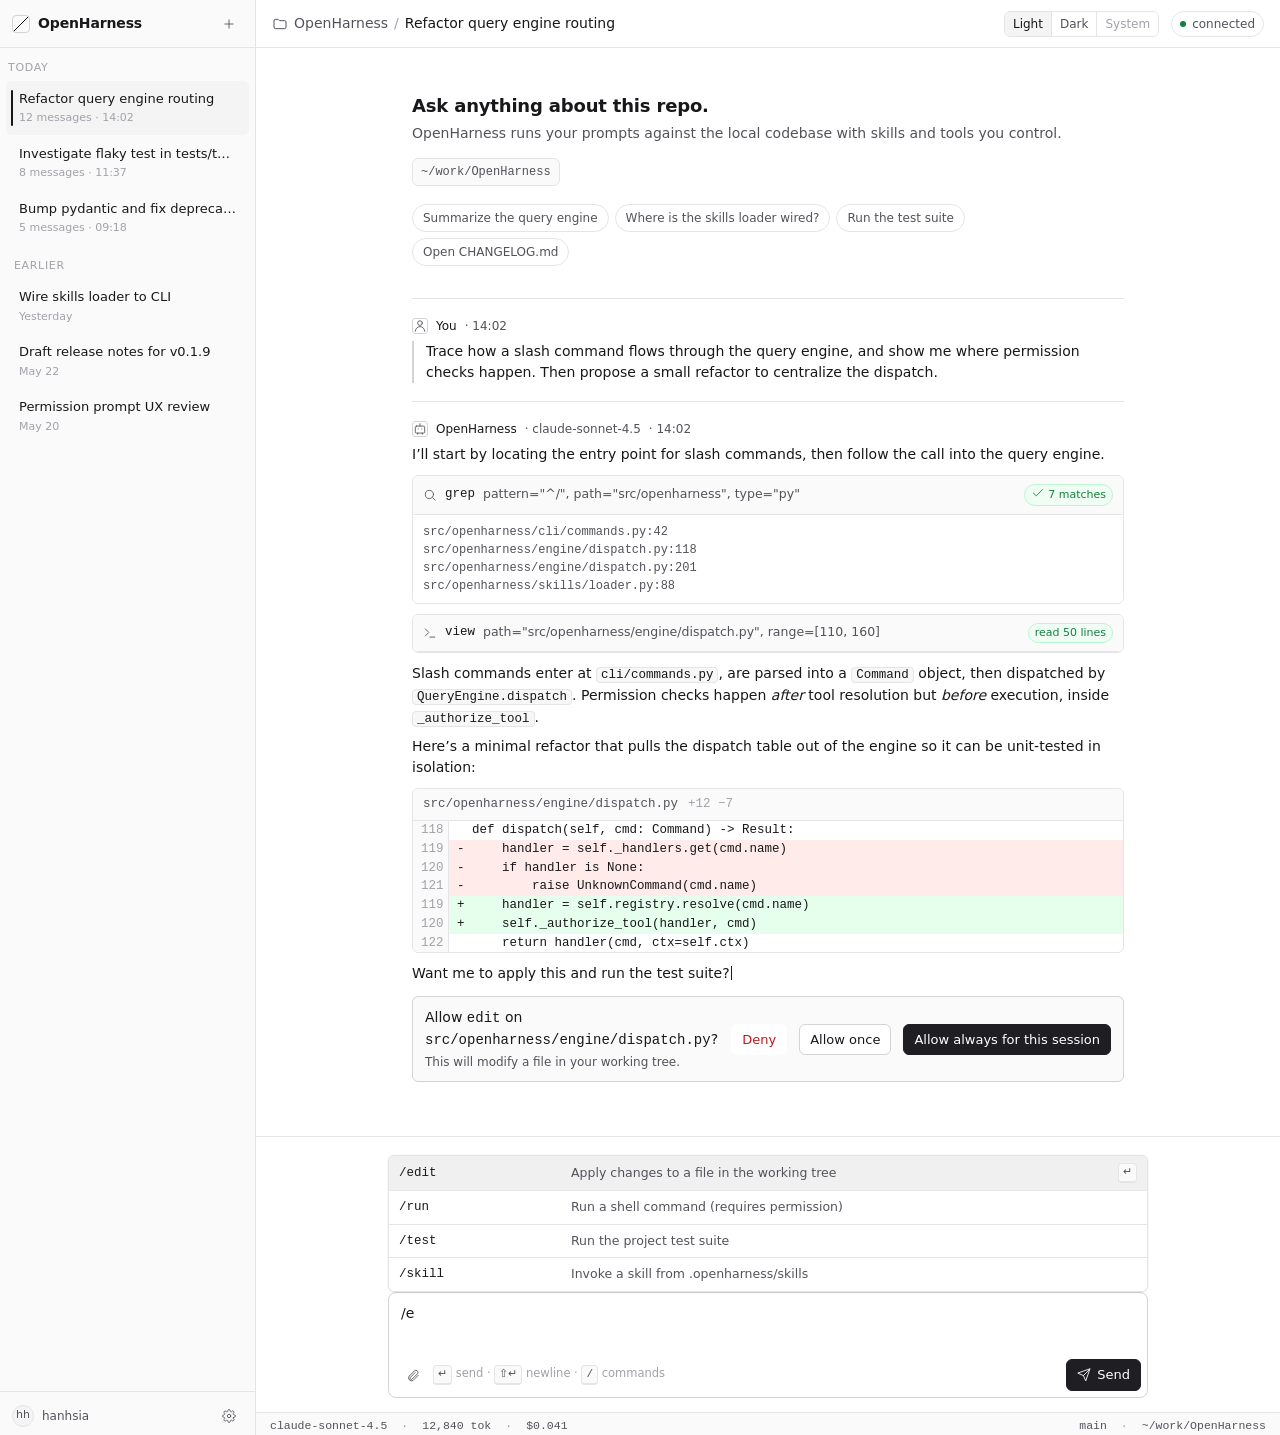
==== frontend/web-demo/index.html @ c6e0996f "Verify demo renders; finalize web-demo Agent-Logs-Url: https://github.com/hanhsia/OpenHarness/sessio" ====
<!doctype html>
<html lang="en" data-theme="light">
<head>
<meta charset="utf-8" />
<meta name="viewport" content="width=device-width, initial-scale=1" />
<title>OpenHarness — UI demo</title>
<style>
  /* ===========================================================
     Theme tokens. All colors live here.
     Light is the default. The [data-theme="dark"] block is the
     reserved hook for a future dark theme — values are placeholders
     so the rest of the UI does not need to change later.
     =========================================================== */
  :root,
  [data-theme="light"] {
    --bg:            #ffffff;
    --bg-subtle:     #fafafa;
    --bg-muted:      #f4f4f5;
    --bg-hover:      #f0f0f1;
    --border:        #e5e5e7;
    --border-strong: #d4d4d8;
    --fg:            #18181b;
    --fg-muted:      #52525b;
    --fg-subtle:     #a1a1aa;
    --accent:        #1f1f23;
    --accent-fg:     #ffffff;
    --accent-subtle: #f4f4f5;
    --ring:          rgba(24,24,27,.18);
    --link:          #2563eb;
    --success:       #15803d;
    --warning:       #b45309;
    --danger:        #b91c1c;
    --code-bg:       #f7f7f8;
    --diff-add-bg:   #e6ffec;
    --diff-del-bg:   #ffebe9;
    --shadow-sm:     0 1px 2px rgba(0,0,0,.04), 0 0 0 1px rgba(0,0,0,.02);

    --radius-sm: 4px;
    --radius:    6px;
    --radius-lg: 8px;
  }

  /* Reserved for future dark theme. Currently mirrors light so
     switching does nothing visible — intentional placeholder. */
  [data-theme="dark"] {
    --bg:            #0b0b0c;
    --bg-subtle:     #111113;
    --bg-muted:      #18181b;
    --bg-hover:      #1f1f23;
    --border:        #232327;
    --border-strong: #2f2f33;
    --fg:            #f4f4f5;
    --fg-muted:      #a1a1aa;
    --fg-subtle:     #71717a;
    --accent:        #f4f4f5;
    --accent-fg:     #111113;
    --accent-subtle: #1f1f23;
    --ring:          rgba(244,244,245,.2);
    --link:          #60a5fa;
    --success:       #4ade80;
    --warning:       #fbbf24;
    --danger:        #f87171;
    --code-bg:       #141416;
    --diff-add-bg:   #0f2a17;
    --diff-del-bg:   #2a1212;
    --shadow-sm:     0 1px 2px rgba(0,0,0,.4), 0 0 0 1px rgba(255,255,255,.04);
  }

  * { box-sizing: border-box; }
  html, body { height: 100%; }
  body {
    margin: 0;
    font-family: ui-sans-serif, -apple-system, BlinkMacSystemFont, "Inter", "Segoe UI", system-ui, sans-serif;
    font-size: 14px;
    line-height: 1.5;
    color: var(--fg);
    background: var(--bg);
    -webkit-font-smoothing: antialiased;
    text-rendering: optimizeLegibility;
  }
  code, pre, .mono { font-family: ui-monospace, "JetBrains Mono", "SF Mono", Menlo, Consolas, monospace; }
  a { color: var(--link); text-decoration: none; }
  a:hover { text-decoration: underline; }
  button { font: inherit; color: inherit; background: none; border: 0; cursor: pointer; }
  :focus-visible { outline: 2px solid var(--ring); outline-offset: 2px; border-radius: var(--radius-sm); }

  /* ---------- Layout shell ---------- */
  .app { display: grid; grid-template-columns: 256px 1fr; height: 100vh; }
  .sidebar {
    background: var(--bg-subtle);
    border-right: 1px solid var(--border);
    display: flex; flex-direction: column; min-width: 0;
  }
  .main { display: flex; flex-direction: column; min-width: 0; }

  /* ---------- Sidebar ---------- */
  .side-head {
    height: 48px; display: flex; align-items: center; justify-content: space-between;
    padding: 0 12px; border-bottom: 1px solid var(--border);
  }
  .brand { display: flex; align-items: center; gap: 8px; }
  .brand-mark {
    width: 18px; height: 18px; border-radius: 4px;
    border: 1px solid var(--border-strong);
    background:
      linear-gradient(135deg, transparent 49%, var(--fg) 49%, var(--fg) 51%, transparent 51%);
  }
  .brand-name { font-weight: 600; letter-spacing: -0.01em; }
  .icon-btn {
    width: 28px; height: 28px; display: inline-flex; align-items: center; justify-content: center;
    border-radius: var(--radius-sm); color: var(--fg-muted);
  }
  .icon-btn:hover { background: var(--bg-hover); color: var(--fg); }

  .side-section { padding: 12px 8px 4px; color: var(--fg-subtle); font-size: 11px; text-transform: uppercase; letter-spacing: .06em; }

  .sessions { display: flex; flex-direction: column; gap: 1px; padding: 0 6px; overflow: auto; flex: 1; }
  .session {
    position: relative;
    display: block; padding: 7px 10px 7px 12px;
    border-radius: var(--radius);
    color: var(--fg);
    cursor: pointer;
    border: 1px solid transparent;
    min-width: 0;
  }
  .session:hover { background: var(--bg-hover); }
  .session.active {
    background: var(--accent-subtle);
  }
  .session.active::before {
    content: ""; position: absolute; left: 4px; top: 8px; bottom: 8px; width: 2px;
    background: var(--fg); border-radius: 2px;
  }
  .session .s-title {
    overflow: hidden; text-overflow: ellipsis; white-space: nowrap;
    font-size: 13px;
  }
  .session .s-meta { color: var(--fg-subtle); font-size: 11px; margin-top: 2px; }

  .side-foot {
    border-top: 1px solid var(--border);
    padding: 10px 12px;
    display: flex; align-items: center; gap: 8px;
    color: var(--fg-muted); font-size: 12px;
  }
  .avatar {
    width: 22px; height: 22px; border-radius: 50%;
    background: var(--bg-muted); border: 1px solid var(--border);
    display: inline-flex; align-items: center; justify-content: center;
    font-size: 11px; color: var(--fg-muted);
  }

  /* ---------- Main: header ---------- */
  .topbar {
    height: 48px; display: flex; align-items: center; gap: 12px;
    padding: 0 16px; border-bottom: 1px solid var(--border);
    background: var(--bg);
  }
  .crumbs { display: flex; align-items: center; gap: 6px; min-width: 0; }
  .crumb { color: var(--fg-muted); }
  .crumb.current { color: var(--fg); font-weight: 500; }
  .crumb-sep { color: var(--fg-subtle); }
  .topbar .spacer { flex: 1; }
  .pill {
    display: inline-flex; align-items: center; gap: 6px;
    padding: 3px 8px; border: 1px solid var(--border);
    border-radius: 999px; font-size: 12px; color: var(--fg-muted);
    background: var(--bg);
  }
  .pill .dot { width: 6px; height: 6px; border-radius: 50%; background: var(--success); }

  /* ---------- Conversation ---------- */
  .conv {
    flex: 1; overflow: auto;
    padding: 32px 0 24px;
  }
  .conv-inner { max-width: 760px; margin: 0 auto; padding: 0 24px; }

  /* Welcome */
  .welcome { padding: 12px 0 32px; }
  .welcome h1 {
    font-size: 18px; font-weight: 600; letter-spacing: -0.01em; margin: 0 0 4px;
  }
  .welcome p { margin: 0; color: var(--fg-muted); }
  .welcome .cwd {
    margin-top: 14px; display: inline-flex; align-items: center; gap: 6px;
    padding: 4px 8px; border: 1px solid var(--border); border-radius: var(--radius);
    background: var(--bg-subtle); color: var(--fg-muted); font-size: 12px;
  }
  .chips { display: flex; flex-wrap: wrap; gap: 6px; margin-top: 18px; }
  .chip {
    border: 1px solid var(--border); border-radius: 999px;
    padding: 4px 10px; font-size: 12px; color: var(--fg-muted);
    background: var(--bg);
  }
  .chip:hover { background: var(--bg-hover); color: var(--fg); }

  /* Messages */
  .msg { padding: 18px 0; border-top: 1px solid var(--border); }
  .msg:first-of-type { border-top: 1px solid var(--border); }
  .msg-head {
    display: flex; align-items: center; gap: 8px;
    color: var(--fg-muted); font-size: 12px; margin-bottom: 6px;
  }
  .msg-head .who { color: var(--fg); font-weight: 500; }
  .msg-head .role-ico {
    width: 16px; height: 16px; display: inline-flex; align-items: center; justify-content: center;
    border: 1px solid var(--border-strong); border-radius: 3px; color: var(--fg-muted);
  }
  .msg-body { color: var(--fg); }
  .msg-body p { margin: 0 0 8px; }
  .msg-body p:last-child { margin-bottom: 0; }
  .msg-body code {
    background: var(--code-bg); border: 1px solid var(--border);
    padding: 0 4px; border-radius: var(--radius-sm); font-size: 12.5px;
  }
  .msg-body pre {
    background: var(--code-bg); border: 1px solid var(--border);
    border-radius: var(--radius); padding: 10px 12px; overflow: auto;
    font-size: 12.5px; margin: 8px 0;
  }
  .msg.user .msg-body {
    /* User content is plain, no bubble — only a subtle left rule for scannability. */
    border-left: 2px solid var(--border-strong);
    padding-left: 12px;
    color: var(--fg);
  }
  .cursor {
    display: inline-block; width: 1px; height: 1em; background: var(--fg);
    vertical-align: -2px; margin-left: 1px;
    animation: blink 1s steps(2, start) infinite;
  }
  @keyframes blink { to { visibility: hidden; } }

  /* Tool-call card */
  .tool {
    border: 1px solid var(--border);
    border-radius: var(--radius);
    margin: 10px 0;
    background: var(--bg);
    overflow: hidden;
  }
  .tool-head {
    display: flex; align-items: center; gap: 8px;
    padding: 8px 10px;
    font-size: 12.5px;
    background: var(--bg-subtle);
    border-bottom: 1px solid var(--border);
  }
  .tool-name { font-family: ui-monospace, "JetBrains Mono", Menlo, monospace; font-weight: 500; }
  .tool-args { color: var(--fg-muted); overflow: hidden; text-overflow: ellipsis; white-space: nowrap; flex: 1; min-width: 0; }
  .tool-status {
    font-size: 11px; padding: 1px 6px; border-radius: 999px;
    border: 1px solid var(--border); color: var(--fg-muted); background: var(--bg);
  }
  .tool-status.ok { color: var(--success); border-color: #bbf7d0; background: #f0fdf4; }
  .tool-status.run { color: var(--fg-muted); }
  .tool-body {
    font-family: ui-monospace, "JetBrains Mono", Menlo, monospace;
    font-size: 12px; color: var(--fg-muted);
    padding: 8px 10px; white-space: pre;
    background: var(--bg);
  }

  /* Diff */
  .diff {
    border: 1px solid var(--border); border-radius: var(--radius);
    overflow: hidden; margin: 10px 0;
    font-family: ui-monospace, Menlo, monospace; font-size: 12.5px;
  }
  .diff-head {
    background: var(--bg-subtle); border-bottom: 1px solid var(--border);
    padding: 6px 10px; color: var(--fg-muted); display: flex; gap: 10px;
  }
  .diff-row { display: flex; }
  .diff-row .ln {
    width: 36px; flex: 0 0 36px; text-align: right; padding: 0 8px;
    color: var(--fg-subtle); user-select: none;
    border-right: 1px solid var(--border); background: var(--bg-subtle);
  }
  .diff-row .code { padding: 0 8px; white-space: pre; flex: 1; }
  .diff-row.add { background: var(--diff-add-bg); }
  .diff-row.del { background: var(--diff-del-bg); }

  /* Inline permission bar */
  .perm {
    margin: 12px 0; padding: 10px 12px;
    border: 1px solid var(--border-strong); border-radius: var(--radius);
    background: var(--bg-subtle);
    display: flex; align-items: center; gap: 12px;
  }
  .perm .perm-text { flex: 1; color: var(--fg); }
  .perm .perm-text small { display: block; color: var(--fg-muted); font-size: 12px; margin-top: 2px; }
  .btn {
    display: inline-flex; align-items: center; gap: 6px;
    padding: 5px 10px; border-radius: var(--radius);
    border: 1px solid var(--border-strong); background: var(--bg); color: var(--fg);
    font-size: 13px;
  }
  .btn:hover { background: var(--bg-hover); }
  .btn.ghost { border-color: transparent; color: var(--fg-muted); }
  .btn.ghost:hover { background: var(--bg-hover); color: var(--fg); }
  .btn.primary { background: var(--accent); color: var(--accent-fg); border-color: var(--accent); }
  .btn.primary:hover { background: #000; }
  .btn.danger { color: var(--danger); }

  /* ---------- Composer ---------- */
  .composer-wrap {
    border-top: 1px solid var(--border);
    background: var(--bg);
    padding: 12px 24px 14px;
  }
  .composer {
    max-width: 760px; margin: 0 auto;
    border: 1px solid var(--border-strong); border-radius: var(--radius-lg);
    background: var(--bg);
    transition: border-color .12s ease-out, box-shadow .12s ease-out;
  }
  .composer:focus-within {
    border-color: var(--fg);
    box-shadow: 0 0 0 3px var(--ring);
  }
  .composer textarea {
    width: 100%; border: 0; outline: 0; resize: none;
    padding: 10px 12px 4px; background: transparent; color: var(--fg);
    font: inherit; min-height: 44px; max-height: 240px;
  }
  .composer-bar {
    display: flex; align-items: center; gap: 6px;
    padding: 4px 6px 6px 10px;
  }
  .composer-bar .spacer { flex: 1; }
  .hint {
    color: var(--fg-subtle); font-size: 11.5px;
  }
  .kbd {
    display: inline-block; border: 1px solid var(--border);
    border-bottom-width: 2px; border-radius: 4px;
    padding: 0 4px; font-family: ui-monospace, Menlo, monospace; font-size: 11px;
    color: var(--fg-muted); background: var(--bg-subtle);
  }

  /* Slash-command popover */
  .popover {
    position: relative; max-width: 760px; margin: 6px auto 0;
  }
  .popover-panel {
    border: 1px solid var(--border); border-radius: var(--radius);
    background: var(--bg); box-shadow: var(--shadow-sm);
    overflow: hidden;
  }
  .popover-item {
    display: grid; grid-template-columns: 160px 1fr auto;
    align-items: center; gap: 12px;
    padding: 7px 10px; cursor: pointer;
    border-bottom: 1px solid var(--border);
  }
  .popover-item:last-child { border-bottom: 0; }
  .popover-item.active { background: var(--bg-hover); }
  .popover-item .cmd { font-family: ui-monospace, Menlo, monospace; font-size: 12.5px; color: var(--fg); }
  .popover-item .desc { color: var(--fg-muted); font-size: 12.5px; overflow: hidden; text-overflow: ellipsis; white-space: nowrap; }
  .popover-item .hint { font-size: 11px; }

  /* ---------- Status bar ---------- */
  .statusbar {
    height: 28px; border-top: 1px solid var(--border);
    display: flex; align-items: center; gap: 14px;
    padding: 0 14px;
    font-family: ui-monospace, Menlo, monospace; font-size: 11.5px;
    color: var(--fg-muted); background: var(--bg-subtle);
  }
  .statusbar .sep { color: var(--fg-subtle); }
  .statusbar .right { margin-left: auto; display: flex; gap: 14px; }

  /* Theme switcher */
  .theme-switch {
    display: inline-flex; border: 1px solid var(--border); border-radius: var(--radius); overflow: hidden;
  }
  .theme-switch button {
    padding: 3px 8px; font-size: 12px; color: var(--fg-muted);
    border-right: 1px solid var(--border); background: var(--bg);
  }
  .theme-switch button:last-child { border-right: 0; }
  .theme-switch button.active { background: var(--bg-muted); color: var(--fg); }
  .theme-switch button:disabled { color: var(--fg-subtle); cursor: not-allowed; }

  /* Inline SVG icons inherit currentColor */
  svg.ico { width: 14px; height: 14px; stroke: currentColor; fill: none; stroke-width: 1.5; stroke-linecap: round; stroke-linejoin: round; }
  svg.ico-16 { width: 16px; height: 16px; }
</style>
</head>
<body>
  <!-- Reusable icon defs (Lucide-style line icons) -->
  <svg width="0" height="0" style="position:absolute" aria-hidden="true">
    <defs>
      <symbol id="i-plus" viewBox="0 0 24 24"><path d="M12 5v14M5 12h14"/></symbol>
      <symbol id="i-settings" viewBox="0 0 24 24"><circle cx="12" cy="12" r="3"/><path d="M19.4 15a1.7 1.7 0 0 0 .3 1.8l.1.1a2 2 0 1 1-2.8 2.8l-.1-.1a1.7 1.7 0 0 0-1.8-.3 1.7 1.7 0 0 0-1 1.5V21a2 2 0 1 1-4 0v-.1a1.7 1.7 0 0 0-1.1-1.5 1.7 1.7 0 0 0-1.8.3l-.1.1a2 2 0 1 1-2.8-2.8l.1-.1a1.7 1.7 0 0 0 .3-1.8 1.7 1.7 0 0 0-1.5-1H3a2 2 0 1 1 0-4h.1A1.7 1.7 0 0 0 4.6 9a1.7 1.7 0 0 0-.3-1.8l-.1-.1a2 2 0 1 1 2.8-2.8l.1.1a1.7 1.7 0 0 0 1.8.3H9a1.7 1.7 0 0 0 1-1.5V3a2 2 0 1 1 4 0v.1a1.7 1.7 0 0 0 1 1.5 1.7 1.7 0 0 0 1.8-.3l.1-.1a2 2 0 1 1 2.8 2.8l-.1.1a1.7 1.7 0 0 0-.3 1.8V9a1.7 1.7 0 0 0 1.5 1H21a2 2 0 1 1 0 4h-.1a1.7 1.7 0 0 0-1.5 1z"/></symbol>
      <symbol id="i-folder" viewBox="0 0 24 24"><path d="M3 7a2 2 0 0 1 2-2h4l2 2h8a2 2 0 0 1 2 2v8a2 2 0 0 1-2 2H5a2 2 0 0 1-2-2z"/></symbol>
      <symbol id="i-bot" viewBox="0 0 24 24"><rect x="4" y="7" width="16" height="12" rx="2"/><path d="M9 12h.01M15 12h.01M12 3v4M8 19v2M16 19v2"/></symbol>
      <symbol id="i-user" viewBox="0 0 24 24"><path d="M20 21a8 8 0 1 0-16 0"/><circle cx="12" cy="7" r="4"/></symbol>
      <symbol id="i-send" viewBox="0 0 24 24"><path d="M22 2 11 13"/><path d="M22 2l-7 20-4-9-9-4z"/></symbol>
      <symbol id="i-paperclip" viewBox="0 0 24 24"><path d="M21 12.5 12.5 21a5 5 0 0 1-7-7l9-9a3.5 3.5 0 1 1 5 5l-9 9a2 2 0 1 1-3-3l8-8"/></symbol>
      <symbol id="i-check" viewBox="0 0 24 24"><path d="M20 6 9 17l-5-5"/></symbol>
      <symbol id="i-terminal" viewBox="0 0 24 24"><path d="m4 17 6-6-6-6"/><path d="M12 19h8"/></symbol>
      <symbol id="i-search" viewBox="0 0 24 24"><circle cx="11" cy="11" r="7"/><path d="m21 21-4.3-4.3"/></symbol>
      <symbol id="i-chev" viewBox="0 0 24 24"><path d="m9 18 6-6-6-6"/></symbol>
    </defs>
  </svg>

  <div class="app">
    <!-- ============== Sidebar ============== -->
    <aside class="sidebar">
      <div class="side-head">
        <div class="brand">
          <span class="brand-mark" aria-hidden="true"></span>
          <span class="brand-name">OpenHarness</span>
        </div>
        <button class="icon-btn" title="New session"><svg class="ico"><use href="#i-plus"/></svg></button>
      </div>

      <div class="side-section">Today</div>
      <nav class="sessions" aria-label="Sessions">
        <a class="session active">
          <div class="s-title">Refactor query engine routing</div>
          <div class="s-meta">12 messages · 14:02</div>
        </a>
        <a class="session">
          <div class="s-title">Investigate flaky test in tests/test_skills</div>
          <div class="s-meta">8 messages · 11:37</div>
        </a>
        <a class="session">
          <div class="s-title">Bump pydantic and fix deprecations</div>
          <div class="s-meta">5 messages · 09:18</div>
        </a>

        <div class="side-section">Earlier</div>
        <a class="session">
          <div class="s-title">Wire skills loader to CLI</div>
          <div class="s-meta">Yesterday</div>
        </a>
        <a class="session">
          <div class="s-title">Draft release notes for v0.1.9</div>
          <div class="s-meta">May 22</div>
        </a>
        <a class="session">
          <div class="s-title">Permission prompt UX review</div>
          <div class="s-meta">May 20</div>
        </a>
      </nav>

      <div class="side-foot">
        <span class="avatar">hh</span>
        <span style="flex:1; overflow:hidden; text-overflow:ellipsis; white-space:nowrap;">hanhsia</span>
        <button class="icon-btn" title="Settings"><svg class="ico"><use href="#i-settings"/></svg></button>
      </div>
    </aside>

    <!-- ============== Main ============== -->
    <main class="main">
      <header class="topbar">
        <div class="crumbs">
          <svg class="ico ico-16" style="color:var(--fg-muted)"><use href="#i-folder"/></svg>
          <span class="crumb">OpenHarness</span>
          <span class="crumb-sep">/</span>
          <span class="crumb current">Refactor query engine routing</span>
        </div>
        <div class="spacer"></div>

        <div class="theme-switch" role="tablist" aria-label="Theme">
          <button class="active" data-set-theme="light">Light</button>
          <button data-set-theme="dark" title="Dark theme — placeholder, wired but not styled yet">Dark</button>
          <button data-set-theme="system" disabled title="Coming soon">System</button>
        </div>
        <span class="pill"><span class="dot"></span> connected</span>
      </header>

      <!-- Conversation -->
      <section class="conv">
        <div class="conv-inner">

          <!-- Welcome (collapsed once a conversation starts; shown here as a header) -->
          <div class="welcome">
            <h1>Ask anything about this repo.</h1>
            <p>OpenHarness runs your prompts against the local codebase with skills and tools you control.</p>
            <span class="cwd mono">~/work/OpenHarness</span>
            <div class="chips" aria-label="Examples">
              <button class="chip">Summarize the query engine</button>
              <button class="chip">Where is the skills loader wired?</button>
              <button class="chip">Run the test suite</button>
              <button class="chip">Open CHANGELOG.md</button>
            </div>
          </div>

          <!-- User msg -->
          <article class="msg user">
            <div class="msg-head">
              <span class="role-ico"><svg class="ico"><use href="#i-user"/></svg></span>
              <span class="who">You</span>
              <span>· 14:02</span>
            </div>
            <div class="msg-body">
              <p>Trace how a slash command flows through the query engine, and show me where permission checks happen. Then propose a small refactor to centralize the dispatch.</p>
            </div>
          </article>

          <!-- Assistant msg with tool calls -->
          <article class="msg assistant">
            <div class="msg-head">
              <span class="role-ico"><svg class="ico"><use href="#i-bot"/></svg></span>
              <span class="who">OpenHarness</span>
              <span>· claude-sonnet-4.5</span>
              <span>· 14:02</span>
            </div>
            <div class="msg-body">
              <p>I’ll start by locating the entry point for slash commands, then follow the call into the query engine.</p>

              <div class="tool">
                <div class="tool-head">
                  <svg class="ico" style="color:var(--fg-muted)"><use href="#i-search"/></svg>
                  <span class="tool-name">grep</span>
                  <span class="tool-args">pattern="^/", path="src/openharness", type="py"</span>
                  <span class="tool-status ok"><svg class="ico" style="vertical-align:-2px"><use href="#i-check"/></svg> 7 matches</span>
                </div>
                <div class="tool-body">src/openharness/cli/commands.py:42
src/openharness/engine/dispatch.py:118
src/openharness/engine/dispatch.py:201
src/openharness/skills/loader.py:88</div>
              </div>

              <div class="tool">
                <div class="tool-head">
                  <svg class="ico" style="color:var(--fg-muted)"><use href="#i-terminal"/></svg>
                  <span class="tool-name">view</span>
                  <span class="tool-args">path="src/openharness/engine/dispatch.py", range=[110, 160]</span>
                  <span class="tool-status ok">read 50 lines</span>
                </div>
              </div>

              <p>Slash commands enter at <code>cli/commands.py</code>, are parsed into a <code>Command</code> object, then dispatched by <code>QueryEngine.dispatch</code>. Permission checks happen <em>after</em> tool resolution but <em>before</em> execution, inside <code>_authorize_tool</code>.</p>
              <p>Here’s a minimal refactor that pulls the dispatch table out of the engine so it can be unit-tested in isolation:</p>

              <div class="diff" role="figure" aria-label="Diff preview">
                <div class="diff-head">
                  <span class="mono">src/openharness/engine/dispatch.py</span>
                  <span style="color:var(--fg-subtle)">+12 −7</span>
                </div>
                <div class="diff-row"><span class="ln">118</span><span class="code">  def dispatch(self, cmd: Command) -> Result:</span></div>
                <div class="diff-row del"><span class="ln">119</span><span class="code">-     handler = self._handlers.get(cmd.name)</span></div>
                <div class="diff-row del"><span class="ln">120</span><span class="code">-     if handler is None:</span></div>
                <div class="diff-row del"><span class="ln">121</span><span class="code">-         raise UnknownCommand(cmd.name)</span></div>
                <div class="diff-row add"><span class="ln">119</span><span class="code">+     handler = self.registry.resolve(cmd.name)</span></div>
                <div class="diff-row add"><span class="ln">120</span><span class="code">+     self._authorize_tool(handler, cmd)</span></div>
                <div class="diff-row"><span class="ln">122</span><span class="code">      return handler(cmd, ctx=self.ctx)</span></div>
              </div>

              <p>Want me to apply this and run the test suite?<span class="cursor" aria-hidden="true"></span></p>

              <!-- Inline permission bar -->
              <div class="perm" role="dialog" aria-label="Permission request">
                <div class="perm-text">
                  Allow <span class="mono">edit</span> on <span class="mono">src/openharness/engine/dispatch.py</span>?
                  <small>This will modify a file in your working tree.</small>
                </div>
                <button class="btn ghost danger">Deny</button>
                <button class="btn">Allow once</button>
                <button class="btn primary">Allow always for this session</button>
              </div>
            </div>
          </article>

        </div>
      </section>

      <!-- Composer + slash popover -->
      <div class="composer-wrap">
        <div class="popover" aria-hidden="false">
          <div class="popover-panel" role="listbox" aria-label="Slash commands">
            <div class="popover-item active" role="option" aria-selected="true">
              <span class="cmd">/edit</span>
              <span class="desc">Apply changes to a file in the working tree</span>
              <span class="hint"><span class="kbd">↵</span></span>
            </div>
            <div class="popover-item" role="option">
              <span class="cmd">/run</span>
              <span class="desc">Run a shell command (requires permission)</span>
              <span class="hint"></span>
            </div>
            <div class="popover-item" role="option">
              <span class="cmd">/test</span>
              <span class="desc">Run the project test suite</span>
              <span class="hint"></span>
            </div>
            <div class="popover-item" role="option">
              <span class="cmd">/skill</span>
              <span class="desc">Invoke a skill from .openharness/skills</span>
              <span class="hint"></span>
            </div>
          </div>
        </div>

        <div class="composer">
          <textarea placeholder="Reply to OpenHarness…   Type / for commands">/e</textarea>
          <div class="composer-bar">
            <button class="icon-btn" title="Attach file"><svg class="ico"><use href="#i-paperclip"/></svg></button>
            <span class="hint">
              <span class="kbd">↵</span> send · <span class="kbd">⇧↵</span> newline · <span class="kbd">/</span> commands
            </span>
            <span class="spacer"></span>
            <button class="btn primary"><svg class="ico" style="color:currentColor"><use href="#i-send"/></svg> Send</button>
          </div>
        </div>
      </div>

      <!-- Status bar -->
      <footer class="statusbar">
        <span>claude-sonnet-4.5</span>
        <span class="sep">·</span>
        <span>12,840 tok</span>
        <span class="sep">·</span>
        <span>$0.041</span>
        <span class="right">
          <span>main</span>
          <span class="sep">·</span>
          <span>~/work/OpenHarness</span>
        </span>
      </footer>
    </main>
  </div>

  <script>
    // Tiny theme switcher — proves the data-theme hook works.
    // Dark values are placeholders; the surface stays usable but is not the design target yet.
    const root = document.documentElement;
    const saved = localStorage.getItem('oh.theme');
    if (saved) root.setAttribute('data-theme', saved);
    document.querySelectorAll('[data-set-theme]').forEach(btn => {
      btn.addEventListener('click', () => {
        const t = btn.getAttribute('data-set-theme');
        if (t === 'system') return;
        root.setAttribute('data-theme', t);
        localStorage.setItem('oh.theme', t);
        document.querySelectorAll('[data-set-theme]').forEach(b => b.classList.toggle('active', b === btn));
      });
    });
  </script>
</body>
</html>
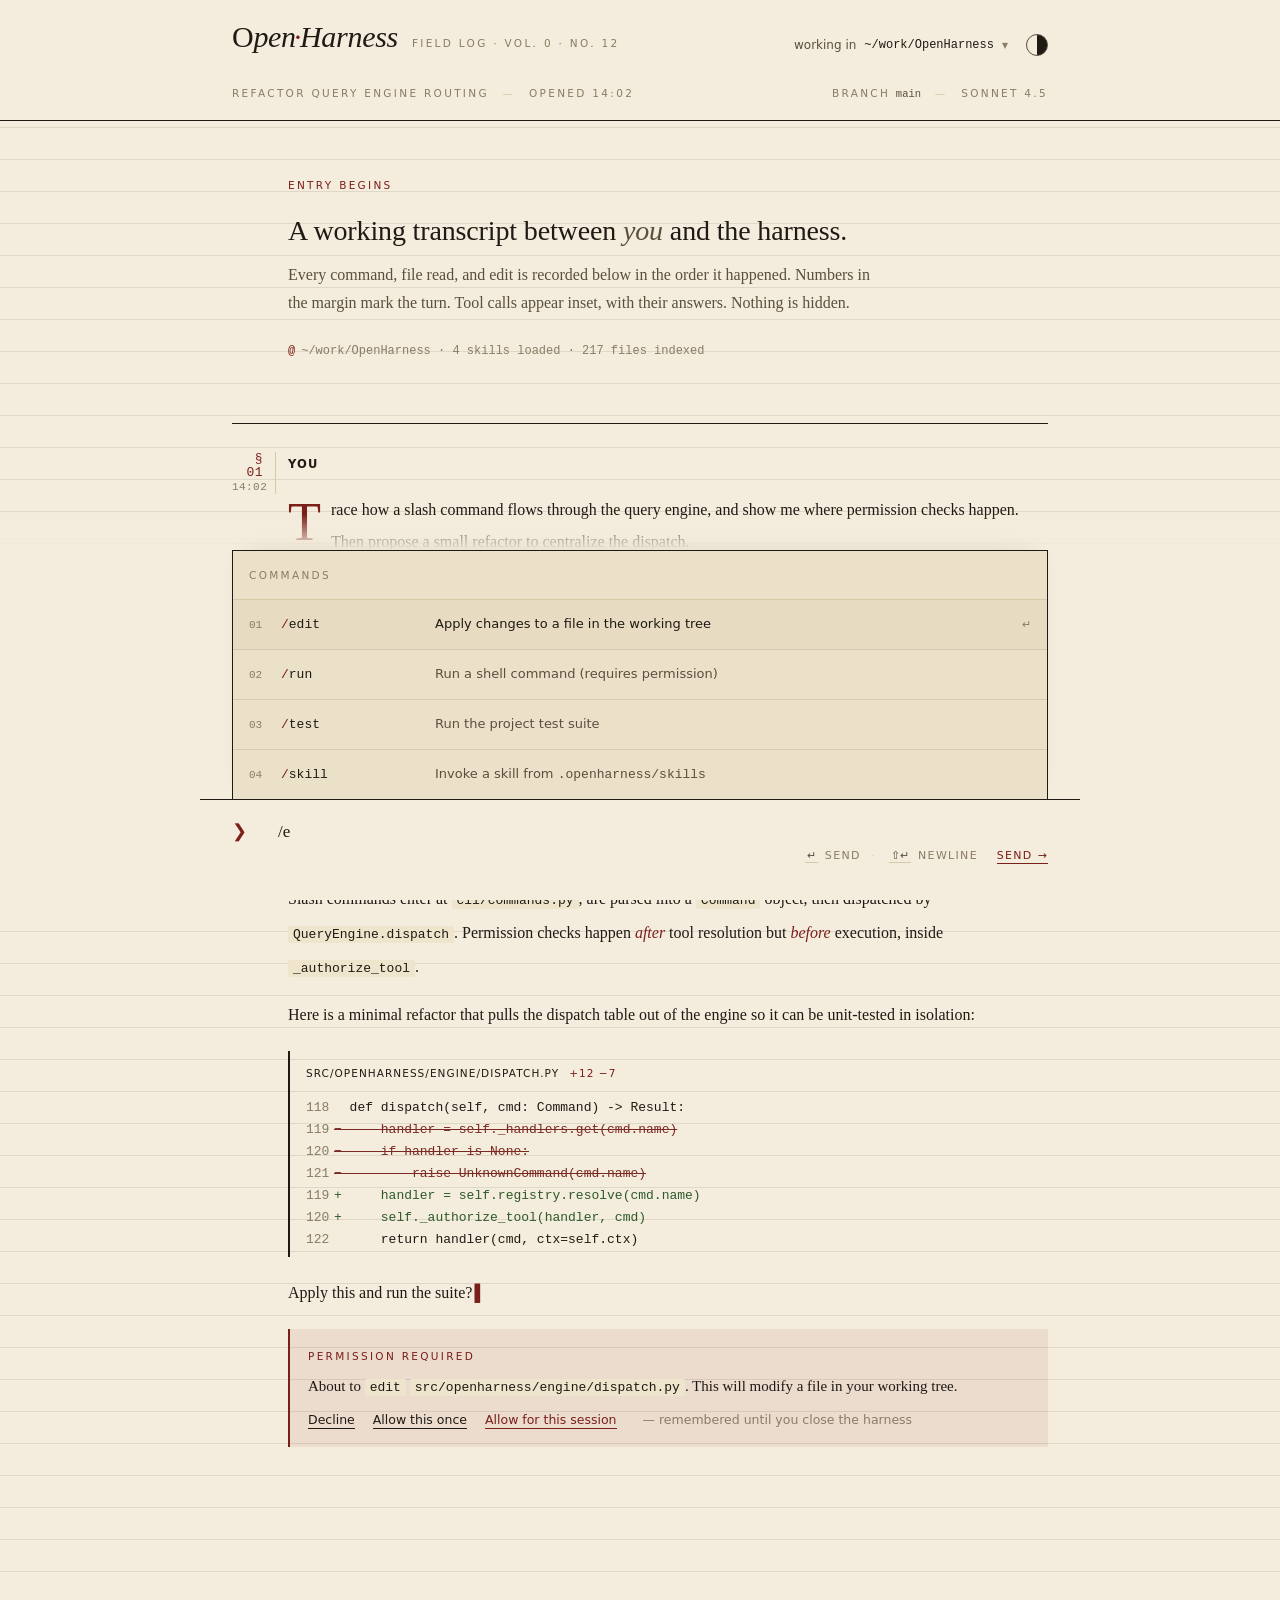
==== commit a2790719: "redesign web-demo with a distinctive "field log" identity Agent-Logs-Url: https://github.com/hanhsia" ====
--- a/frontend/web-demo/index.html
+++ b/frontend/web-demo/index.html
@@ -1,648 +1,687 @@
 <!doctype html>
-<html lang="en" data-theme="light">
+<html lang="en" data-theme="paper">
 <head>
 <meta charset="utf-8" />
 <meta name="viewport" content="width=device-width, initial-scale=1" />
-<title>OpenHarness — UI demo</title>
+<title>OpenHarness — field log</title>
 <style>
   /* ===========================================================
-     Theme tokens. All colors live here.
-     Light is the default. The [data-theme="dark"] block is the
-     reserved hook for a future dark theme — values are placeholders
-     so the rest of the UI does not need to change later.
+     OpenHarness — "field log" surface.
+
+     Identity choices (deliberately not the AI-tool default):
+       • Warm paper, not neutral grey.
+       • Deep ink for body, a single oxblood accent — used sparingly.
+       • Serif for prose voice, sans for UI chrome, mono for structure.
+       • No sidebar. Conversation is a single column of numbered entries.
+       • Tool calls render as marginalia, not cards.
+       • Diff uses an ink rail + sigil, not red/green flood.
+       • Permission asks read as prose, not a button bar.
      =========================================================== */
+
   :root,
-  [data-theme="light"] {
-    --bg:            #ffffff;
-    --bg-subtle:     #fafafa;
-    --bg-muted:      #f4f4f5;
-    --bg-hover:      #f0f0f1;
-    --border:        #e5e5e7;
-    --border-strong: #d4d4d8;
-    --fg:            #18181b;
-    --fg-muted:      #52525b;
-    --fg-subtle:     #a1a1aa;
-    --accent:        #1f1f23;
-    --accent-fg:     #ffffff;
-    --accent-subtle: #f4f4f5;
-    --ring:          rgba(24,24,27,.18);
-    --link:          #2563eb;
-    --success:       #15803d;
-    --warning:       #b45309;
-    --danger:        #b91c1c;
-    --code-bg:       #f7f7f8;
-    --diff-add-bg:   #e6ffec;
-    --diff-del-bg:   #ffebe9;
-    --shadow-sm:     0 1px 2px rgba(0,0,0,.04), 0 0 0 1px rgba(0,0,0,.02);
-
-    --radius-sm: 4px;
-    --radius:    6px;
-    --radius-lg: 8px;
-  }
-
-  /* Reserved for future dark theme. Currently mirrors light so
-     switching does nothing visible — intentional placeholder. */
-  [data-theme="dark"] {
-    --bg:            #0b0b0c;
-    --bg-subtle:     #111113;
-    --bg-muted:      #18181b;
-    --bg-hover:      #1f1f23;
-    --border:        #232327;
-    --border-strong: #2f2f33;
-    --fg:            #f4f4f5;
-    --fg-muted:      #a1a1aa;
-    --fg-subtle:     #71717a;
-    --accent:        #f4f4f5;
-    --accent-fg:     #111113;
-    --accent-subtle: #1f1f23;
-    --ring:          rgba(244,244,245,.2);
-    --link:          #60a5fa;
-    --success:       #4ade80;
-    --warning:       #fbbf24;
-    --danger:        #f87171;
-    --code-bg:       #141416;
-    --diff-add-bg:   #0f2a17;
-    --diff-del-bg:   #2a1212;
-    --shadow-sm:     0 1px 2px rgba(0,0,0,.4), 0 0 0 1px rgba(255,255,255,.04);
-  }
-
+  [data-theme="paper"] {
+    --paper:        #f4ecdc;          /* warm cream */
+    --paper-edge:   #ebe0c8;          /* slightly darker edge tone */
+    --paper-sunk:   #e7dcc2;          /* sunken / hover */
+    --rule:         #d8c9a6;          /* hairline on paper */
+    --rule-soft:    rgba(40, 26, 18, 0.10);
+    --ink:          #1f1a14;          /* body */
+    --ink-soft:     #5b4f3f;          /* secondary text */
+    --ink-faint:    #8a7c66;          /* tertiary, marginalia */
+    --accent:       #7a1f1a;          /* deep oxblood — the one bright thing */
+    --accent-soft:  #b15a52;
+    --accent-wash:  rgba(122, 31, 26, 0.08);
+    --gold:         #a87422;          /* warning / annotation, used once or twice */
+    --add:          #2e5a2a;          /* diff additions, ink-tinted green */
+    --del:          #7a2a23;          /* diff removals, same family as accent */
+    --code-paper:   #efe5cd;
+  }
+
+  /* Dark counterpart: "midnight ink ledger". Same identity,
+     not a generic dashboard dark mode. */
+  [data-theme="ink"] {
+    --paper:        #14171d;
+    --paper-edge:   #1a1e26;
+    --paper-sunk:   #1f242d;
+    --rule:         #2b323e;
+    --rule-soft:    rgba(245, 235, 215, 0.08);
+    --ink:          #ede2c8;
+    --ink-soft:     #b6ad97;
+    --ink-faint:    #807966;
+    --accent:       #d97a6c;          /* warmed oxblood for legibility on dark */
+    --accent-soft:  #b15a52;
+    --accent-wash:  rgba(217, 122, 108, 0.10);
+    --gold:         #d6a256;
+    --add:          #7fb27a;
+    --del:          #d97a6c;
+    --code-paper:   #1b1f27;
+  }
+
+  /* ---------- Base ---------- */
   * { box-sizing: border-box; }
   html, body { height: 100%; }
   body {
     margin: 0;
-    font-family: ui-sans-serif, -apple-system, BlinkMacSystemFont, "Inter", "Segoe UI", system-ui, sans-serif;
-    font-size: 14px;
-    line-height: 1.5;
-    color: var(--fg);
-    background: var(--bg);
+    background:
+      /* very faint horizontal rules, like a ledger page */
+      repeating-linear-gradient(
+        to bottom,
+        transparent 0,
+        transparent 31px,
+        var(--rule-soft) 31px,
+        var(--rule-soft) 32px
+      ),
+      var(--paper);
+    color: var(--ink);
+    font-family: "Iowan Old Style", "Charter", "Source Serif Pro", "Source Serif 4", Georgia, "Times New Roman", serif;
+    font-size: 16px;
+    line-height: 32px;          /* matches the ruled background */
     -webkit-font-smoothing: antialiased;
     text-rendering: optimizeLegibility;
-  }
-  code, pre, .mono { font-family: ui-monospace, "JetBrains Mono", "SF Mono", Menlo, Consolas, monospace; }
-  a { color: var(--link); text-decoration: none; }
-  a:hover { text-decoration: underline; }
-  button { font: inherit; color: inherit; background: none; border: 0; cursor: pointer; }
-  :focus-visible { outline: 2px solid var(--ring); outline-offset: 2px; border-radius: var(--radius-sm); }
-
-  /* ---------- Layout shell ---------- */
-  .app { display: grid; grid-template-columns: 256px 1fr; height: 100vh; }
-  .sidebar {
-    background: var(--bg-subtle);
-    border-right: 1px solid var(--border);
-    display: flex; flex-direction: column; min-width: 0;
-  }
-  .main { display: flex; flex-direction: column; min-width: 0; }
-
-  /* ---------- Sidebar ---------- */
-  .side-head {
-    height: 48px; display: flex; align-items: center; justify-content: space-between;
-    padding: 0 12px; border-bottom: 1px solid var(--border);
-  }
-  .brand { display: flex; align-items: center; gap: 8px; }
-  .brand-mark {
-    width: 18px; height: 18px; border-radius: 4px;
-    border: 1px solid var(--border-strong);
+    font-feature-settings: "kern", "liga", "onum";
+  }
+
+  /* Sans is reserved for chrome (header, composer hints, buttons). */
+  .ui {
+    font-family: ui-sans-serif, -apple-system, BlinkMacSystemFont, "Inter", "Segoe UI", system-ui, sans-serif;
+    font-feature-settings: "ss01", "cv11";
+  }
+  /* Mono is reserved for structural data: paths, tool names, code. */
+  code, pre, .mono, kbd {
+    font-family: "JetBrains Mono", "iA Writer Mono", ui-monospace, "SF Mono", Menlo, Consolas, monospace;
+    font-variant-ligatures: none;
+  }
+
+  a { color: var(--accent); text-decoration: none; border-bottom: 1px solid var(--accent-soft); padding-bottom: 1px; }
+  a:hover { background: var(--accent-wash); }
+  button { font: inherit; color: inherit; background: none; border: 0; padding: 0; cursor: pointer; }
+
+  :focus-visible {
+    outline: 0;
+    box-shadow: 0 0 0 2px var(--paper), 0 0 0 4px var(--accent);
+    border-radius: 2px;
+  }
+
+  /* ===========================================================
+     Masthead — the page's signature.
+     Single ink rule across the top with a serif-italic wordmark,
+     a hand-set section line ("FIELD LOG · vol. 0"), and minimal controls.
+     =========================================================== */
+  .masthead {
+    position: sticky; top: 0; z-index: 20;
+    background: var(--paper);
+    border-bottom: 1px solid var(--ink);
+  }
+  .masthead .row {
+    max-width: 880px; margin: 0 auto;
+    padding: 22px 32px 14px;
+    display: grid;
+    grid-template-columns: 1fr auto;
+    align-items: end;
+    gap: 24px;
+  }
+  .wordmark {
+    display: flex; align-items: baseline; gap: 14px; min-width: 0;
+  }
+  .wordmark .name {
+    font-family: "Iowan Old Style", "Charter", Georgia, serif;
+    font-size: 30px; line-height: 1; letter-spacing: -0.01em;
+    font-style: italic; font-weight: 500;
+  }
+  .wordmark .name .o { font-style: normal; }
+  .wordmark .name .amp {
+    color: var(--accent);
+    font-style: italic;
+    margin: 0 -1px 0 -2px;
+  }
+  .wordmark .vol {
+    font-family: ui-sans-serif, -apple-system, BlinkMacSystemFont, "Inter", system-ui, sans-serif;
+    font-size: 10.5px; letter-spacing: 0.22em; text-transform: uppercase;
+    color: var(--ink-faint);
+    padding-bottom: 4px;           /* baseline-align to italic descender */
+    white-space: nowrap;
+  }
+  .controls {
+    display: flex; align-items: center; gap: 18px;
+    font-family: ui-sans-serif, -apple-system, BlinkMacSystemFont, "Inter", system-ui, sans-serif;
+    font-size: 12px; color: var(--ink-soft);
+  }
+  .controls .here {
+    display: inline-flex; align-items: center; gap: 8px;
+    cursor: pointer;
+    padding: 2px 0;
+  }
+  .controls .here .dir {
+    font-family: "JetBrains Mono", ui-monospace, Menlo, monospace;
+    color: var(--ink);
+  }
+  .controls .here .caret { color: var(--ink-faint); }
+  .controls .theme {
+    width: 22px; height: 22px;
+    border: 1px solid var(--ink-soft);
+    border-radius: 50%;
     background:
-      linear-gradient(135deg, transparent 49%, var(--fg) 49%, var(--fg) 51%, transparent 51%);
-  }
-  .brand-name { font-weight: 600; letter-spacing: -0.01em; }
-  .icon-btn {
-    width: 28px; height: 28px; display: inline-flex; align-items: center; justify-content: center;
-    border-radius: var(--radius-sm); color: var(--fg-muted);
-  }
-  .icon-btn:hover { background: var(--bg-hover); color: var(--fg); }
-
-  .side-section { padding: 12px 8px 4px; color: var(--fg-subtle); font-size: 11px; text-transform: uppercase; letter-spacing: .06em; }
-
-  .sessions { display: flex; flex-direction: column; gap: 1px; padding: 0 6px; overflow: auto; flex: 1; }
-  .session {
+      linear-gradient(90deg, var(--paper) 50%, var(--ink) 50%);
+    cursor: pointer;
+  }
+  /* Sub-rule under the masthead — a thinner second line, like a printed banner. */
+  .masthead .underline {
+    max-width: 880px; margin: 0 auto;
+    padding: 0 32px 10px;
+    display: flex; justify-content: space-between;
+    font-family: ui-sans-serif, -apple-system, BlinkMacSystemFont, "Inter", system-ui, sans-serif;
+    font-size: 10.5px; letter-spacing: 0.22em; text-transform: uppercase;
+    color: var(--ink-faint);
+  }
+  .masthead .underline .sep { color: var(--rule); margin: 0 8px; }
+
+  /* ===========================================================
+     The log — a single column of numbered entries.
+     The gutter holds the section sigil (§ 01).
+     =========================================================== */
+  .log {
+    max-width: 880px; margin: 0 auto;
+    padding: 40px 32px 160px;
+  }
+
+  /* Opening note: short editorial header, NOT an "empty state with chips". */
+  .preamble {
+    margin: 8px 0 56px;
+    padding-left: 56px;          /* aligned with entry text column */
+    max-width: 640px;
+  }
+  .preamble .pre-mark {
+    font-family: ui-sans-serif, -apple-system, BlinkMacSystemFont, "Inter", system-ui, sans-serif;
+    font-size: 10.5px; letter-spacing: 0.22em; text-transform: uppercase;
+    color: var(--accent);
+    margin-bottom: 12px;
+  }
+  .preamble h1 {
+    font-size: 28px; line-height: 36px;
+    margin: 0 0 12px;
+    font-weight: 500; letter-spacing: -0.005em;
+  }
+  .preamble h1 em { color: var(--ink-soft); font-style: italic; }
+  .preamble p {
+    margin: 0; color: var(--ink-soft);
+    font-size: 16px; line-height: 28px;
+  }
+  .preamble .where {
+    margin-top: 18px;
+    font-family: "JetBrains Mono", ui-monospace, Menlo, monospace;
+    font-size: 12px;
+    color: var(--ink-faint);
+  }
+  .preamble .where .at { color: var(--accent); margin-right: 6px; }
+
+  .entry {
     position: relative;
-    display: block; padding: 7px 10px 7px 12px;
-    border-radius: var(--radius);
-    color: var(--fg);
+    padding: 24px 0 8px 56px;     /* left gutter for the § sigil */
+    border-top: 1px solid var(--rule);
+  }
+  .entry:first-of-type { border-top: 1px solid var(--ink); }   /* heavier first rule */
+  .entry .sigil {
+    position: absolute; left: 0; top: 28px;
+    width: 44px;
+    font-family: "JetBrains Mono", ui-monospace, Menlo, monospace;
+    font-size: 11px; letter-spacing: 0.04em;
+    color: var(--ink-faint);
+    text-align: right;
+    padding-right: 12px;
+    border-right: 1px solid var(--rule);
+    line-height: 14px;
+  }
+  .entry .sigil .num { color: var(--accent); display: block; font-size: 13px; }
+
+  .byline {
+    font-family: ui-sans-serif, -apple-system, BlinkMacSystemFont, "Inter", system-ui, sans-serif;
+    font-size: 11.5px; letter-spacing: 0.06em; text-transform: uppercase;
+    color: var(--ink-faint);
+    margin: 0 0 14px;
+  }
+  .byline .who { color: var(--ink); font-weight: 600; letter-spacing: 0.10em; }
+  .byline .dot { color: var(--rule); margin: 0 8px; }
+
+  .prose p { margin: 0 0 14px; }
+  .prose p:last-child { margin-bottom: 0; }
+  .prose code {
+    background: var(--code-paper);
+    padding: 1px 5px;
+    border-radius: 2px;
+    font-size: 13px;
+    color: var(--ink);
+  }
+  .prose em { color: var(--accent); font-style: italic; }
+
+  /* Drop-cap on the first user entry, like a printed page. */
+  .entry.first .prose > p:first-child::first-letter {
+    font-family: "Iowan Old Style", "Charter", Georgia, serif;
+    font-weight: 500;
+    float: left;
+    font-size: 54px;
+    line-height: 44px;
+    padding: 6px 10px 0 0;
+    color: var(--accent);
+  }
+
+  /* ===========================================================
+     Marginalia — tool calls.
+     They sit slightly inset, with a thin ink rail on the left,
+     mono type, and *no* chrome. They read as the assistant's
+     working notes, not as cards.
+     =========================================================== */
+  .ml {
+    margin: 18px 0 18px -16px;
+    padding: 4px 0 4px 16px;
+    border-left: 2px solid var(--ink);
+    font-family: "JetBrains Mono", ui-monospace, Menlo, monospace;
+    font-size: 12.5px; line-height: 22px;
+    color: var(--ink-soft);
+  }
+  .ml .tool {
+    color: var(--ink); font-weight: 600;
+  }
+  .ml .arrow { color: var(--accent); margin-right: 6px; }
+  .ml .args { color: var(--ink-faint); }
+  .ml .result {
+    margin-top: 4px;
+    padding-top: 4px;
+    border-top: 1px dashed var(--rule);
+    color: var(--ink-faint);
+    white-space: pre-wrap;
+  }
+  .ml .result .hit { color: var(--ink); }
+  .ml .annot {
+    display: inline-block;
+    margin-left: 10px;
+    font-family: ui-sans-serif, -apple-system, BlinkMacSystemFont, "Inter", system-ui, sans-serif;
+    font-size: 10.5px; letter-spacing: 0.14em; text-transform: uppercase;
+    color: var(--ink-faint);
+  }
+  .ml .annot.ok::before {
+    content: "·"; color: var(--add); margin-right: 6px; font-size: 18px; vertical-align: -2px;
+  }
+
+  /* ===========================================================
+     Diff — ink rail, sigil-prefixed lines, no flood color.
+     =========================================================== */
+  .diff {
+    margin: 20px 0;
+    border-left: 2px solid var(--ink);
+    padding: 6px 0 6px 16px;
+  }
+  .diff figcaption {
+    font-family: ui-sans-serif, -apple-system, BlinkMacSystemFont, "Inter", system-ui, sans-serif;
+    font-size: 10.5px; letter-spacing: 0.22em; text-transform: uppercase;
+    color: var(--ink-faint);
+    margin-bottom: 8px;
+  }
+  .diff figcaption .path { color: var(--ink); letter-spacing: 0.10em; }
+  .diff figcaption .delta { color: var(--accent); margin-left: 10px; letter-spacing: 0.10em; }
+  .diff pre {
+    margin: 0;
+    font-family: "JetBrains Mono", ui-monospace, Menlo, monospace;
+    font-size: 13px; line-height: 22px;
+    color: var(--ink);
+  }
+  .diff pre .ln { display: inline-block; width: 28px; color: var(--ink-faint); user-select: none; text-align: right; padding-right: 10px; }
+  .diff pre .add { color: var(--add); }
+  .diff pre .del { color: var(--del); text-decoration: line-through; text-decoration-color: var(--del); text-decoration-thickness: 1px; }
+
+  /* ===========================================================
+     Permission ask — reads as a sentence with three choices.
+     No buttons. The destructive option is *not* highlighted.
+     =========================================================== */
+  .ask {
+    margin: 20px 0 4px;
+    padding: 14px 18px;
+    background: var(--accent-wash);
+    border-left: 2px solid var(--accent);
+    font-size: 15px;
+    line-height: 26px;
+  }
+  .ask .label {
+    display: block;
+    font-family: ui-sans-serif, -apple-system, BlinkMacSystemFont, "Inter", system-ui, sans-serif;
+    font-size: 10.5px; letter-spacing: 0.22em; text-transform: uppercase;
+    color: var(--accent);
+    margin-bottom: 4px;
+  }
+  .ask .choices {
+    margin-top: 6px;
+    font-family: ui-sans-serif, -apple-system, BlinkMacSystemFont, "Inter", system-ui, sans-serif;
+    font-size: 12.5px;
+    color: var(--ink-faint);
+  }
+  .ask .choices a {
+    border-bottom: 1px solid currentColor;
+    color: var(--ink);
+    margin-right: 14px;
+    padding-bottom: 1px;
+  }
+  .ask .choices a.allow { color: var(--accent); }
+  .ask .choices a:hover { background: transparent; color: var(--accent); }
+  .ask .choices .note { margin-left: 8px; color: var(--ink-faint); }
+
+  /* ===========================================================
+     Composer — a single line at the bottom, no panel,
+     just a typographic prompt with a ❯ sigil.
+     =========================================================== */
+  .composer-wrap {
+    position: fixed; left: 0; right: 0; bottom: 0;
+    background:
+      linear-gradient(to bottom, rgba(244,236,220,0) 0, var(--paper) 36px);
+    padding: 36px 0 0;
+    pointer-events: none;
+  }
+  .composer {
+    max-width: 880px; margin: 0 auto;
+    padding: 14px 32px 22px;
+    pointer-events: auto;
+    display: grid;
+    grid-template-columns: 32px 1fr auto;
+    column-gap: 14px;
+    align-items: start;
+    border-top: 1px solid var(--ink);
+    background: var(--paper);
+  }
+  .composer .sigil {
+    font-family: "JetBrains Mono", ui-monospace, Menlo, monospace;
+    color: var(--accent);
+    font-size: 18px;
+    line-height: 28px;
+    padding-top: 4px;
+  }
+  .composer textarea {
+    width: 100%;
+    border: 0; outline: 0; resize: none;
+    background: transparent; color: var(--ink);
+    font-family: "Iowan Old Style", "Charter", Georgia, serif;
+    font-size: 17px; line-height: 28px;
+    padding: 4px 0 4px;
+    min-height: 36px; max-height: 180px;
+  }
+  .composer textarea::placeholder { color: var(--ink-faint); font-style: italic; }
+  .composer .meta {
+    align-self: end;
+    font-family: ui-sans-serif, -apple-system, BlinkMacSystemFont, "Inter", system-ui, sans-serif;
+    font-size: 11px; letter-spacing: 0.12em; text-transform: uppercase;
+    color: var(--ink-faint);
+    padding-bottom: 6px;
+    white-space: nowrap;
+  }
+  .composer .meta kbd {
+    font-size: 10.5px; letter-spacing: 0;
+    color: var(--ink-soft);
+    border-bottom: 1px solid var(--rule);
+    padding: 0 2px;
+    margin: 0 2px;
+  }
+  .composer .meta .send {
+    margin-left: 14px;
+    color: var(--accent);
+    border-bottom: 1px solid var(--accent);
+    padding-bottom: 1px;
     cursor: pointer;
-    border: 1px solid transparent;
-    min-width: 0;
-  }
-  .session:hover { background: var(--bg-hover); }
-  .session.active {
-    background: var(--accent-subtle);
-  }
-  .session.active::before {
-    content: ""; position: absolute; left: 4px; top: 8px; bottom: 8px; width: 2px;
-    background: var(--fg); border-radius: 2px;
-  }
-  .session .s-title {
-    overflow: hidden; text-overflow: ellipsis; white-space: nowrap;
+  }
+
+  /* Slash palette — paper card with hairline.
+     Lives above the composer when visible. */
+  .palette {
+    max-width: 880px; margin: 0 auto;
+    padding: 0 32px;
+    pointer-events: auto;
+  }
+  .palette-inner {
+    background: var(--paper-edge);
+    border: 1px solid var(--ink);
+    border-bottom: 0;
+    box-shadow: 0 -8px 24px -16px rgba(0,0,0,0.18);
+  }
+  .palette h3 {
+    margin: 0;
+    padding: 8px 16px;
+    font-family: ui-sans-serif, -apple-system, BlinkMacSystemFont, "Inter", system-ui, sans-serif;
+    font-size: 10.5px; letter-spacing: 0.22em; text-transform: uppercase;
+    color: var(--ink-faint);
+    font-weight: 500;
+    border-bottom: 1px solid var(--rule);
+  }
+  .palette ul { list-style: none; margin: 0; padding: 0; }
+  .palette li {
+    display: grid;
+    grid-template-columns: 18px 140px 1fr auto;
+    column-gap: 14px;
+    align-items: baseline;
+    padding: 8px 16px;
+    border-bottom: 1px solid var(--rule-soft);
+    font-family: ui-sans-serif, -apple-system, BlinkMacSystemFont, "Inter", system-ui, sans-serif;
     font-size: 13px;
-  }
-  .session .s-meta { color: var(--fg-subtle); font-size: 11px; margin-top: 2px; }
-
-  .side-foot {
-    border-top: 1px solid var(--border);
-    padding: 10px 12px;
-    display: flex; align-items: center; gap: 8px;
-    color: var(--fg-muted); font-size: 12px;
-  }
-  .avatar {
-    width: 22px; height: 22px; border-radius: 50%;
-    background: var(--bg-muted); border: 1px solid var(--border);
-    display: inline-flex; align-items: center; justify-content: center;
-    font-size: 11px; color: var(--fg-muted);
-  }
-
-  /* ---------- Main: header ---------- */
-  .topbar {
-    height: 48px; display: flex; align-items: center; gap: 12px;
-    padding: 0 16px; border-bottom: 1px solid var(--border);
-    background: var(--bg);
-  }
-  .crumbs { display: flex; align-items: center; gap: 6px; min-width: 0; }
-  .crumb { color: var(--fg-muted); }
-  .crumb.current { color: var(--fg); font-weight: 500; }
-  .crumb-sep { color: var(--fg-subtle); }
-  .topbar .spacer { flex: 1; }
-  .pill {
-    display: inline-flex; align-items: center; gap: 6px;
-    padding: 3px 8px; border: 1px solid var(--border);
-    border-radius: 999px; font-size: 12px; color: var(--fg-muted);
-    background: var(--bg);
-  }
-  .pill .dot { width: 6px; height: 6px; border-radius: 50%; background: var(--success); }
-
-  /* ---------- Conversation ---------- */
-  .conv {
-    flex: 1; overflow: auto;
-    padding: 32px 0 24px;
-  }
-  .conv-inner { max-width: 760px; margin: 0 auto; padding: 0 24px; }
-
-  /* Welcome */
-  .welcome { padding: 12px 0 32px; }
-  .welcome h1 {
-    font-size: 18px; font-weight: 600; letter-spacing: -0.01em; margin: 0 0 4px;
-  }
-  .welcome p { margin: 0; color: var(--fg-muted); }
-  .welcome .cwd {
-    margin-top: 14px; display: inline-flex; align-items: center; gap: 6px;
-    padding: 4px 8px; border: 1px solid var(--border); border-radius: var(--radius);
-    background: var(--bg-subtle); color: var(--fg-muted); font-size: 12px;
-  }
-  .chips { display: flex; flex-wrap: wrap; gap: 6px; margin-top: 18px; }
-  .chip {
-    border: 1px solid var(--border); border-radius: 999px;
-    padding: 4px 10px; font-size: 12px; color: var(--fg-muted);
-    background: var(--bg);
-  }
-  .chip:hover { background: var(--bg-hover); color: var(--fg); }
-
-  /* Messages */
-  .msg { padding: 18px 0; border-top: 1px solid var(--border); }
-  .msg:first-of-type { border-top: 1px solid var(--border); }
-  .msg-head {
-    display: flex; align-items: center; gap: 8px;
-    color: var(--fg-muted); font-size: 12px; margin-bottom: 6px;
-  }
-  .msg-head .who { color: var(--fg); font-weight: 500; }
-  .msg-head .role-ico {
-    width: 16px; height: 16px; display: inline-flex; align-items: center; justify-content: center;
-    border: 1px solid var(--border-strong); border-radius: 3px; color: var(--fg-muted);
-  }
-  .msg-body { color: var(--fg); }
-  .msg-body p { margin: 0 0 8px; }
-  .msg-body p:last-child { margin-bottom: 0; }
-  .msg-body code {
-    background: var(--code-bg); border: 1px solid var(--border);
-    padding: 0 4px; border-radius: var(--radius-sm); font-size: 12.5px;
-  }
-  .msg-body pre {
-    background: var(--code-bg); border: 1px solid var(--border);
-    border-radius: var(--radius); padding: 10px 12px; overflow: auto;
-    font-size: 12.5px; margin: 8px 0;
-  }
-  .msg.user .msg-body {
-    /* User content is plain, no bubble — only a subtle left rule for scannability. */
-    border-left: 2px solid var(--border-strong);
-    padding-left: 12px;
-    color: var(--fg);
-  }
-  .cursor {
-    display: inline-block; width: 1px; height: 1em; background: var(--fg);
-    vertical-align: -2px; margin-left: 1px;
-    animation: blink 1s steps(2, start) infinite;
-  }
-  @keyframes blink { to { visibility: hidden; } }
-
-  /* Tool-call card */
-  .tool {
-    border: 1px solid var(--border);
-    border-radius: var(--radius);
-    margin: 10px 0;
-    background: var(--bg);
-    overflow: hidden;
-  }
-  .tool-head {
-    display: flex; align-items: center; gap: 8px;
-    padding: 8px 10px;
-    font-size: 12.5px;
-    background: var(--bg-subtle);
-    border-bottom: 1px solid var(--border);
-  }
-  .tool-name { font-family: ui-monospace, "JetBrains Mono", Menlo, monospace; font-weight: 500; }
-  .tool-args { color: var(--fg-muted); overflow: hidden; text-overflow: ellipsis; white-space: nowrap; flex: 1; min-width: 0; }
-  .tool-status {
-    font-size: 11px; padding: 1px 6px; border-radius: 999px;
-    border: 1px solid var(--border); color: var(--fg-muted); background: var(--bg);
-  }
-  .tool-status.ok { color: var(--success); border-color: #bbf7d0; background: #f0fdf4; }
-  .tool-status.run { color: var(--fg-muted); }
-  .tool-body {
-    font-family: ui-monospace, "JetBrains Mono", Menlo, monospace;
-    font-size: 12px; color: var(--fg-muted);
-    padding: 8px 10px; white-space: pre;
-    background: var(--bg);
-  }
-
-  /* Diff */
-  .diff {
-    border: 1px solid var(--border); border-radius: var(--radius);
-    overflow: hidden; margin: 10px 0;
-    font-family: ui-monospace, Menlo, monospace; font-size: 12.5px;
-  }
-  .diff-head {
-    background: var(--bg-subtle); border-bottom: 1px solid var(--border);
-    padding: 6px 10px; color: var(--fg-muted); display: flex; gap: 10px;
-  }
-  .diff-row { display: flex; }
-  .diff-row .ln {
-    width: 36px; flex: 0 0 36px; text-align: right; padding: 0 8px;
-    color: var(--fg-subtle); user-select: none;
-    border-right: 1px solid var(--border); background: var(--bg-subtle);
-  }
-  .diff-row .code { padding: 0 8px; white-space: pre; flex: 1; }
-  .diff-row.add { background: var(--diff-add-bg); }
-  .diff-row.del { background: var(--diff-del-bg); }
-
-  /* Inline permission bar */
-  .perm {
-    margin: 12px 0; padding: 10px 12px;
-    border: 1px solid var(--border-strong); border-radius: var(--radius);
-    background: var(--bg-subtle);
-    display: flex; align-items: center; gap: 12px;
-  }
-  .perm .perm-text { flex: 1; color: var(--fg); }
-  .perm .perm-text small { display: block; color: var(--fg-muted); font-size: 12px; margin-top: 2px; }
-  .btn {
-    display: inline-flex; align-items: center; gap: 6px;
-    padding: 5px 10px; border-radius: var(--radius);
-    border: 1px solid var(--border-strong); background: var(--bg); color: var(--fg);
-    font-size: 13px;
-  }
-  .btn:hover { background: var(--bg-hover); }
-  .btn.ghost { border-color: transparent; color: var(--fg-muted); }
-  .btn.ghost:hover { background: var(--bg-hover); color: var(--fg); }
-  .btn.primary { background: var(--accent); color: var(--accent-fg); border-color: var(--accent); }
-  .btn.primary:hover { background: #000; }
-  .btn.danger { color: var(--danger); }
-
-  /* ---------- Composer ---------- */
-  .composer-wrap {
-    border-top: 1px solid var(--border);
-    background: var(--bg);
-    padding: 12px 24px 14px;
-  }
-  .composer {
-    max-width: 760px; margin: 0 auto;
-    border: 1px solid var(--border-strong); border-radius: var(--radius-lg);
-    background: var(--bg);
-    transition: border-color .12s ease-out, box-shadow .12s ease-out;
-  }
-  .composer:focus-within {
-    border-color: var(--fg);
-    box-shadow: 0 0 0 3px var(--ring);
-  }
-  .composer textarea {
-    width: 100%; border: 0; outline: 0; resize: none;
-    padding: 10px 12px 4px; background: transparent; color: var(--fg);
-    font: inherit; min-height: 44px; max-height: 240px;
-  }
-  .composer-bar {
-    display: flex; align-items: center; gap: 6px;
-    padding: 4px 6px 6px 10px;
-  }
-  .composer-bar .spacer { flex: 1; }
-  .hint {
-    color: var(--fg-subtle); font-size: 11.5px;
-  }
-  .kbd {
-    display: inline-block; border: 1px solid var(--border);
-    border-bottom-width: 2px; border-radius: 4px;
-    padding: 0 4px; font-family: ui-monospace, Menlo, monospace; font-size: 11px;
-    color: var(--fg-muted); background: var(--bg-subtle);
-  }
-
-  /* Slash-command popover */
-  .popover {
-    position: relative; max-width: 760px; margin: 6px auto 0;
-  }
-  .popover-panel {
-    border: 1px solid var(--border); border-radius: var(--radius);
-    background: var(--bg); box-shadow: var(--shadow-sm);
-    overflow: hidden;
-  }
-  .popover-item {
-    display: grid; grid-template-columns: 160px 1fr auto;
-    align-items: center; gap: 12px;
-    padding: 7px 10px; cursor: pointer;
-    border-bottom: 1px solid var(--border);
-  }
-  .popover-item:last-child { border-bottom: 0; }
-  .popover-item.active { background: var(--bg-hover); }
-  .popover-item .cmd { font-family: ui-monospace, Menlo, monospace; font-size: 12.5px; color: var(--fg); }
-  .popover-item .desc { color: var(--fg-muted); font-size: 12.5px; overflow: hidden; text-overflow: ellipsis; white-space: nowrap; }
-  .popover-item .hint { font-size: 11px; }
-
-  /* ---------- Status bar ---------- */
-  .statusbar {
-    height: 28px; border-top: 1px solid var(--border);
-    display: flex; align-items: center; gap: 14px;
-    padding: 0 14px;
-    font-family: ui-monospace, Menlo, monospace; font-size: 11.5px;
-    color: var(--fg-muted); background: var(--bg-subtle);
-  }
-  .statusbar .sep { color: var(--fg-subtle); }
-  .statusbar .right { margin-left: auto; display: flex; gap: 14px; }
-
-  /* Theme switcher */
-  .theme-switch {
-    display: inline-flex; border: 1px solid var(--border); border-radius: var(--radius); overflow: hidden;
-  }
-  .theme-switch button {
-    padding: 3px 8px; font-size: 12px; color: var(--fg-muted);
-    border-right: 1px solid var(--border); background: var(--bg);
-  }
-  .theme-switch button:last-child { border-right: 0; }
-  .theme-switch button.active { background: var(--bg-muted); color: var(--fg); }
-  .theme-switch button:disabled { color: var(--fg-subtle); cursor: not-allowed; }
-
-  /* Inline SVG icons inherit currentColor */
-  svg.ico { width: 14px; height: 14px; stroke: currentColor; fill: none; stroke-width: 1.5; stroke-linecap: round; stroke-linejoin: round; }
-  svg.ico-16 { width: 16px; height: 16px; }
+    color: var(--ink-soft);
+    cursor: pointer;
+  }
+  .palette li:last-child { border-bottom: 0; }
+  .palette li.active { background: var(--paper-sunk); color: var(--ink); }
+  .palette li .ix {
+    font-family: "JetBrains Mono", ui-monospace, Menlo, monospace;
+    color: var(--ink-faint);
+    font-size: 11px;
+  }
+  .palette li .cmd {
+    font-family: "JetBrains Mono", ui-monospace, Menlo, monospace;
+    color: var(--ink); font-size: 13px;
+  }
+  .palette li .cmd .slash { color: var(--accent); }
+  .palette li .ret {
+    font-family: "JetBrains Mono", ui-monospace, Menlo, monospace;
+    color: var(--ink-faint); font-size: 11px;
+  }
+
+  /* Cursor mark in streaming prose — a serif bracket, not a blinking caret.
+     Doesn't shout "I'm streaming". */
+  .caret-mark {
+    color: var(--accent);
+    font-style: italic;
+    margin-left: 2px;
+  }
+
+  /* Quiet annotation in the entry header (model, latency). */
+  .byline .quiet {
+    color: var(--ink-faint);
+    font-family: "JetBrains Mono", ui-monospace, Menlo, monospace;
+    text-transform: none; letter-spacing: 0;
+    font-size: 11px;
+  }
+
+  /* Narrow viewport: collapse the gutter but keep the section number inline. */
+  @media (max-width: 640px) {
+    .log { padding: 24px 20px 200px; }
+    .entry { padding-left: 0; }
+    .entry .sigil {
+      position: static; width: auto; padding: 0; border: 0;
+      text-align: left;
+      margin-bottom: 6px;
+    }
+    .entry .sigil .num { display: inline; font-size: 11px; margin-right: 6px; }
+    .preamble { padding-left: 0; }
+    .composer { padding: 14px 20px 18px; grid-template-columns: 22px 1fr; }
+    .composer .meta { display: none; }
+    .palette { padding: 0 20px; }
+  }
 </style>
 </head>
 <body>
-  <!-- Reusable icon defs (Lucide-style line icons) -->
-  <svg width="0" height="0" style="position:absolute" aria-hidden="true">
-    <defs>
-      <symbol id="i-plus" viewBox="0 0 24 24"><path d="M12 5v14M5 12h14"/></symbol>
-      <symbol id="i-settings" viewBox="0 0 24 24"><circle cx="12" cy="12" r="3"/><path d="M19.4 15a1.7 1.7 0 0 0 .3 1.8l.1.1a2 2 0 1 1-2.8 2.8l-.1-.1a1.7 1.7 0 0 0-1.8-.3 1.7 1.7 0 0 0-1 1.5V21a2 2 0 1 1-4 0v-.1a1.7 1.7 0 0 0-1.1-1.5 1.7 1.7 0 0 0-1.8.3l-.1.1a2 2 0 1 1-2.8-2.8l.1-.1a1.7 1.7 0 0 0 .3-1.8 1.7 1.7 0 0 0-1.5-1H3a2 2 0 1 1 0-4h.1A1.7 1.7 0 0 0 4.6 9a1.7 1.7 0 0 0-.3-1.8l-.1-.1a2 2 0 1 1 2.8-2.8l.1.1a1.7 1.7 0 0 0 1.8.3H9a1.7 1.7 0 0 0 1-1.5V3a2 2 0 1 1 4 0v.1a1.7 1.7 0 0 0 1 1.5 1.7 1.7 0 0 0 1.8-.3l.1-.1a2 2 0 1 1 2.8 2.8l-.1.1a1.7 1.7 0 0 0-.3 1.8V9a1.7 1.7 0 0 0 1.5 1H21a2 2 0 1 1 0 4h-.1a1.7 1.7 0 0 0-1.5 1z"/></symbol>
-      <symbol id="i-folder" viewBox="0 0 24 24"><path d="M3 7a2 2 0 0 1 2-2h4l2 2h8a2 2 0 0 1 2 2v8a2 2 0 0 1-2 2H5a2 2 0 0 1-2-2z"/></symbol>
-      <symbol id="i-bot" viewBox="0 0 24 24"><rect x="4" y="7" width="16" height="12" rx="2"/><path d="M9 12h.01M15 12h.01M12 3v4M8 19v2M16 19v2"/></symbol>
-      <symbol id="i-user" viewBox="0 0 24 24"><path d="M20 21a8 8 0 1 0-16 0"/><circle cx="12" cy="7" r="4"/></symbol>
-      <symbol id="i-send" viewBox="0 0 24 24"><path d="M22 2 11 13"/><path d="M22 2l-7 20-4-9-9-4z"/></symbol>
-      <symbol id="i-paperclip" viewBox="0 0 24 24"><path d="M21 12.5 12.5 21a5 5 0 0 1-7-7l9-9a3.5 3.5 0 1 1 5 5l-9 9a2 2 0 1 1-3-3l8-8"/></symbol>
-      <symbol id="i-check" viewBox="0 0 24 24"><path d="M20 6 9 17l-5-5"/></symbol>
-      <symbol id="i-terminal" viewBox="0 0 24 24"><path d="m4 17 6-6-6-6"/><path d="M12 19h8"/></symbol>
-      <symbol id="i-search" viewBox="0 0 24 24"><circle cx="11" cy="11" r="7"/><path d="m21 21-4.3-4.3"/></symbol>
-      <symbol id="i-chev" viewBox="0 0 24 24"><path d="m9 18 6-6-6-6"/></symbol>
-    </defs>
-  </svg>
-
-  <div class="app">
-    <!-- ============== Sidebar ============== -->
-    <aside class="sidebar">
-      <div class="side-head">
-        <div class="brand">
-          <span class="brand-mark" aria-hidden="true"></span>
-          <span class="brand-name">OpenHarness</span>
+
+  <!-- ================== Masthead ================== -->
+  <header class="masthead">
+    <div class="row">
+      <div class="wordmark">
+        <span class="name"><span class="o">O</span>pen<span class="amp">·</span>Harness</span>
+        <span class="vol">Field log · Vol. 0 · No. 12</span>
+      </div>
+      <div class="controls ui">
+        <span class="here" title="Switch session">
+          <span>working in</span>
+          <span class="dir">~/work/OpenHarness</span>
+          <span class="caret">▾</span>
+        </span>
+        <button class="theme" title="Toggle ink theme" aria-label="Toggle theme"></button>
+      </div>
+    </div>
+    <div class="underline">
+      <div>
+        <span>Refactor query engine routing</span>
+        <span class="sep">—</span>
+        <span>opened 14:02</span>
+      </div>
+      <div>
+        <span>branch <span class="mono" style="text-transform:none; letter-spacing:0; color:var(--ink-soft)">main</span></span>
+        <span class="sep">—</span>
+        <span>sonnet&nbsp;4.5</span>
+      </div>
+    </div>
+  </header>
+
+  <!-- ================== Log ================== -->
+  <main class="log">
+
+    <!-- Preamble: editorial opener, not an empty-state with chips -->
+    <section class="preamble">
+      <div class="pre-mark">Entry begins</div>
+      <h1>A working transcript between <em>you</em> and the harness.</h1>
+      <p>Every command, file read, and edit is recorded below in the order it happened. Numbers in the margin mark the turn. Tool calls appear inset, with their answers. Nothing is hidden.</p>
+      <div class="where"><span class="at">@</span>~/work/OpenHarness · 4 skills loaded · 217 files indexed</div>
+    </section>
+
+    <!-- §01 — user -->
+    <article class="entry first">
+      <div class="sigil"><span class="num">§ 01</span>14:02</div>
+      <p class="byline"><span class="who">You</span></p>
+      <div class="prose">
+        <p>Trace how a slash command flows through the query engine, and show me where permission checks happen. Then propose a small refactor to centralize the dispatch.</p>
+      </div>
+    </article>
+
+    <!-- §02 — assistant -->
+    <article class="entry">
+      <div class="sigil"><span class="num">§ 02</span>14:02</div>
+      <p class="byline">
+        <span class="who">Harness</span>
+        <span class="dot">·</span>
+        <span class="quiet">sonnet 4.5 · 6.2s</span>
+      </p>
+      <div class="prose">
+        <p>I’ll start by locating the entry point for slash commands, then follow the call into the query engine.</p>
+
+        <!-- Tool call: marginalia, not a card -->
+        <div class="ml">
+          <div><span class="arrow">▸</span><span class="tool">grep</span> <span class="args">pattern="^/" · path="src/openharness" · type=py</span><span class="annot ok">7 matches</span></div>
+          <div class="result"><span class="hit">src/openharness/cli/commands.py</span>:42
+<span class="hit">src/openharness/engine/dispatch.py</span>:118
+<span class="hit">src/openharness/engine/dispatch.py</span>:201
+<span class="hit">src/openharness/skills/loader.py</span>:88</div>
         </div>
-        <button class="icon-btn" title="New session"><svg class="ico"><use href="#i-plus"/></svg></button>
-      </div>
-
-      <div class="side-section">Today</div>
-      <nav class="sessions" aria-label="Sessions">
-        <a class="session active">
-          <div class="s-title">Refactor query engine routing</div>
-          <div class="s-meta">12 messages · 14:02</div>
-        </a>
-        <a class="session">
-          <div class="s-title">Investigate flaky test in tests/test_skills</div>
-          <div class="s-meta">8 messages · 11:37</div>
-        </a>
-        <a class="session">
-          <div class="s-title">Bump pydantic and fix deprecations</div>
-          <div class="s-meta">5 messages · 09:18</div>
-        </a>
-
-        <div class="side-section">Earlier</div>
-        <a class="session">
-          <div class="s-title">Wire skills loader to CLI</div>
-          <div class="s-meta">Yesterday</div>
-        </a>
-        <a class="session">
-          <div class="s-title">Draft release notes for v0.1.9</div>
-          <div class="s-meta">May 22</div>
-        </a>
-        <a class="session">
-          <div class="s-title">Permission prompt UX review</div>
-          <div class="s-meta">May 20</div>
-        </a>
-      </nav>
-
-      <div class="side-foot">
-        <span class="avatar">hh</span>
-        <span style="flex:1; overflow:hidden; text-overflow:ellipsis; white-space:nowrap;">hanhsia</span>
-        <button class="icon-btn" title="Settings"><svg class="ico"><use href="#i-settings"/></svg></button>
-      </div>
-    </aside>
-
-    <!-- ============== Main ============== -->
-    <main class="main">
-      <header class="topbar">
-        <div class="crumbs">
-          <svg class="ico ico-16" style="color:var(--fg-muted)"><use href="#i-folder"/></svg>
-          <span class="crumb">OpenHarness</span>
-          <span class="crumb-sep">/</span>
-          <span class="crumb current">Refactor query engine routing</span>
+
+        <div class="ml">
+          <div><span class="arrow">▸</span><span class="tool">view</span> <span class="args">path="src/openharness/engine/dispatch.py" · lines 110–160</span><span class="annot ok">read 50 lines</span></div>
         </div>
-        <div class="spacer"></div>
-
-        <div class="theme-switch" role="tablist" aria-label="Theme">
-          <button class="active" data-set-theme="light">Light</button>
-          <button data-set-theme="dark" title="Dark theme — placeholder, wired but not styled yet">Dark</button>
-          <button data-set-theme="system" disabled title="Coming soon">System</button>
-        </div>
-        <span class="pill"><span class="dot"></span> connected</span>
-      </header>
-
-      <!-- Conversation -->
-      <section class="conv">
-        <div class="conv-inner">
-
-          <!-- Welcome (collapsed once a conversation starts; shown here as a header) -->
-          <div class="welcome">
-            <h1>Ask anything about this repo.</h1>
-            <p>OpenHarness runs your prompts against the local codebase with skills and tools you control.</p>
-            <span class="cwd mono">~/work/OpenHarness</span>
-            <div class="chips" aria-label="Examples">
-              <button class="chip">Summarize the query engine</button>
-              <button class="chip">Where is the skills loader wired?</button>
-              <button class="chip">Run the test suite</button>
-              <button class="chip">Open CHANGELOG.md</button>
-            </div>
+
+        <p>Slash commands enter at <code>cli/commands.py</code>, are parsed into a <code>Command</code> object, then dispatched by <code>QueryEngine.dispatch</code>. Permission checks happen <em>after</em> tool resolution but <em>before</em> execution, inside <code>_authorize_tool</code>.</p>
+
+        <p>Here is a minimal refactor that pulls the dispatch table out of the engine so it can be unit-tested in isolation:</p>
+
+        <!-- Diff: ink rail, sigil-prefixed, no flood -->
+        <figure class="diff">
+          <figcaption><span class="path">src/openharness/engine/dispatch.py</span><span class="delta">+12 −7</span></figcaption>
+<pre>
+<span class="ln">118</span>  def dispatch(self, cmd: Command) -> Result:
+<span class="del"><span class="ln">119</span>−     handler = self._handlers.get(cmd.name)</span>
+<span class="del"><span class="ln">120</span>−     if handler is None:</span>
+<span class="del"><span class="ln">121</span>−         raise UnknownCommand(cmd.name)</span>
+<span class="add"><span class="ln">119</span>+     handler = self.registry.resolve(cmd.name)</span>
+<span class="add"><span class="ln">120</span>+     self._authorize_tool(handler, cmd)</span>
+<span class="ln">122</span>      return handler(cmd, ctx=self.ctx)
+</pre>
+        </figure>
+
+        <p>Apply this and run the suite?<span class="caret-mark">▌</span></p>
+
+        <!-- Permission ask: prose + text choices, destructive not highlighted -->
+        <aside class="ask">
+          <span class="label">Permission required</span>
+          About to <code>edit</code> <code>src/openharness/engine/dispatch.py</code>. This will modify a file in your working tree.
+          <div class="choices">
+            <a href="#" class="deny">Decline</a>
+            <a href="#" class="once">Allow this once</a>
+            <a href="#" class="allow">Allow for this session</a>
+            <span class="note">— remembered until you close the harness</span>
           </div>
-
-          <!-- User msg -->
-          <article class="msg user">
-            <div class="msg-head">
-              <span class="role-ico"><svg class="ico"><use href="#i-user"/></svg></span>
-              <span class="who">You</span>
-              <span>· 14:02</span>
-            </div>
-            <div class="msg-body">
-              <p>Trace how a slash command flows through the query engine, and show me where permission checks happen. Then propose a small refactor to centralize the dispatch.</p>
-            </div>
-          </article>
-
-          <!-- Assistant msg with tool calls -->
-          <article class="msg assistant">
-            <div class="msg-head">
-              <span class="role-ico"><svg class="ico"><use href="#i-bot"/></svg></span>
-              <span class="who">OpenHarness</span>
-              <span>· claude-sonnet-4.5</span>
-              <span>· 14:02</span>
-            </div>
-            <div class="msg-body">
-              <p>I’ll start by locating the entry point for slash commands, then follow the call into the query engine.</p>
-
-              <div class="tool">
-                <div class="tool-head">
-                  <svg class="ico" style="color:var(--fg-muted)"><use href="#i-search"/></svg>
-                  <span class="tool-name">grep</span>
-                  <span class="tool-args">pattern="^/", path="src/openharness", type="py"</span>
-                  <span class="tool-status ok"><svg class="ico" style="vertical-align:-2px"><use href="#i-check"/></svg> 7 matches</span>
-                </div>
-                <div class="tool-body">src/openharness/cli/commands.py:42
-src/openharness/engine/dispatch.py:118
-src/openharness/engine/dispatch.py:201
-src/openharness/skills/loader.py:88</div>
-              </div>
-
-              <div class="tool">
-                <div class="tool-head">
-                  <svg class="ico" style="color:var(--fg-muted)"><use href="#i-terminal"/></svg>
-                  <span class="tool-name">view</span>
-                  <span class="tool-args">path="src/openharness/engine/dispatch.py", range=[110, 160]</span>
-                  <span class="tool-status ok">read 50 lines</span>
-                </div>
-              </div>
-
-              <p>Slash commands enter at <code>cli/commands.py</code>, are parsed into a <code>Command</code> object, then dispatched by <code>QueryEngine.dispatch</code>. Permission checks happen <em>after</em> tool resolution but <em>before</em> execution, inside <code>_authorize_tool</code>.</p>
-              <p>Here’s a minimal refactor that pulls the dispatch table out of the engine so it can be unit-tested in isolation:</p>
-
-              <div class="diff" role="figure" aria-label="Diff preview">
-                <div class="diff-head">
-                  <span class="mono">src/openharness/engine/dispatch.py</span>
-                  <span style="color:var(--fg-subtle)">+12 −7</span>
-                </div>
-                <div class="diff-row"><span class="ln">118</span><span class="code">  def dispatch(self, cmd: Command) -> Result:</span></div>
-                <div class="diff-row del"><span class="ln">119</span><span class="code">-     handler = self._handlers.get(cmd.name)</span></div>
-                <div class="diff-row del"><span class="ln">120</span><span class="code">-     if handler is None:</span></div>
-                <div class="diff-row del"><span class="ln">121</span><span class="code">-         raise UnknownCommand(cmd.name)</span></div>
-                <div class="diff-row add"><span class="ln">119</span><span class="code">+     handler = self.registry.resolve(cmd.name)</span></div>
-                <div class="diff-row add"><span class="ln">120</span><span class="code">+     self._authorize_tool(handler, cmd)</span></div>
-                <div class="diff-row"><span class="ln">122</span><span class="code">      return handler(cmd, ctx=self.ctx)</span></div>
-              </div>
-
-              <p>Want me to apply this and run the test suite?<span class="cursor" aria-hidden="true"></span></p>
-
-              <!-- Inline permission bar -->
-              <div class="perm" role="dialog" aria-label="Permission request">
-                <div class="perm-text">
-                  Allow <span class="mono">edit</span> on <span class="mono">src/openharness/engine/dispatch.py</span>?
-                  <small>This will modify a file in your working tree.</small>
-                </div>
-                <button class="btn ghost danger">Deny</button>
-                <button class="btn">Allow once</button>
-                <button class="btn primary">Allow always for this session</button>
-              </div>
-            </div>
-          </article>
-
-        </div>
-      </section>
-
-      <!-- Composer + slash popover -->
-      <div class="composer-wrap">
-        <div class="popover" aria-hidden="false">
-          <div class="popover-panel" role="listbox" aria-label="Slash commands">
-            <div class="popover-item active" role="option" aria-selected="true">
-              <span class="cmd">/edit</span>
-              <span class="desc">Apply changes to a file in the working tree</span>
-              <span class="hint"><span class="kbd">↵</span></span>
-            </div>
-            <div class="popover-item" role="option">
-              <span class="cmd">/run</span>
-              <span class="desc">Run a shell command (requires permission)</span>
-              <span class="hint"></span>
-            </div>
-            <div class="popover-item" role="option">
-              <span class="cmd">/test</span>
-              <span class="desc">Run the project test suite</span>
-              <span class="hint"></span>
-            </div>
-            <div class="popover-item" role="option">
-              <span class="cmd">/skill</span>
-              <span class="desc">Invoke a skill from .openharness/skills</span>
-              <span class="hint"></span>
-            </div>
-          </div>
-        </div>
-
-        <div class="composer">
-          <textarea placeholder="Reply to OpenHarness…   Type / for commands">/e</textarea>
-          <div class="composer-bar">
-            <button class="icon-btn" title="Attach file"><svg class="ico"><use href="#i-paperclip"/></svg></button>
-            <span class="hint">
-              <span class="kbd">↵</span> send · <span class="kbd">⇧↵</span> newline · <span class="kbd">/</span> commands
-            </span>
-            <span class="spacer"></span>
-            <button class="btn primary"><svg class="ico" style="color:currentColor"><use href="#i-send"/></svg> Send</button>
-          </div>
-        </div>
-      </div>
-
-      <!-- Status bar -->
-      <footer class="statusbar">
-        <span>claude-sonnet-4.5</span>
-        <span class="sep">·</span>
-        <span>12,840 tok</span>
-        <span class="sep">·</span>
-        <span>$0.041</span>
-        <span class="right">
-          <span>main</span>
-          <span class="sep">·</span>
-          <span>~/work/OpenHarness</span>
-        </span>
-      </footer>
-    </main>
+        </aside>
+      </div>
+    </article>
+
+  </main>
+
+  <!-- ================== Composer ================== -->
+  <div class="composer-wrap">
+
+    <!-- Slash palette -->
+    <div class="palette" aria-label="Commands">
+      <div class="palette-inner">
+        <h3>Commands</h3>
+        <ul role="listbox">
+          <li class="active" role="option" aria-selected="true">
+            <span class="ix">01</span>
+            <span class="cmd"><span class="slash">/</span>edit</span>
+            <span>Apply changes to a file in the working tree</span>
+            <span class="ret">↵</span>
+          </li>
+          <li role="option">
+            <span class="ix">02</span>
+            <span class="cmd"><span class="slash">/</span>run</span>
+            <span>Run a shell command (requires permission)</span>
+            <span class="ret"></span>
+          </li>
+          <li role="option">
+            <span class="ix">03</span>
+            <span class="cmd"><span class="slash">/</span>test</span>
+            <span>Run the project test suite</span>
+            <span class="ret"></span>
+          </li>
+          <li role="option">
+            <span class="ix">04</span>
+            <span class="cmd"><span class="slash">/</span>skill</span>
+            <span>Invoke a skill from <span class="mono">.openharness/skills</span></span>
+            <span class="ret"></span>
+          </li>
+        </ul>
+      </div>
+    </div>
+
+    <div class="composer">
+      <div class="sigil">❯</div>
+      <textarea placeholder="Write a reply, or type / for commands.">/e</textarea>
+      <div class="meta ui">
+        <kbd>↵</kbd> send <span style="color:var(--rule); margin: 0 6px;">·</span> <kbd>⇧↵</kbd> newline
+        <span class="send">send →</span>
+      </div>
+    </div>
   </div>
 
   <script>
-    // Tiny theme switcher — proves the data-theme hook works.
-    // Dark values are placeholders; the surface stays usable but is not the design target yet.
-    const root = document.documentElement;
-    const saved = localStorage.getItem('oh.theme');
-    if (saved) root.setAttribute('data-theme', saved);
-    document.querySelectorAll('[data-set-theme]').forEach(btn => {
-      btn.addEventListener('click', () => {
-        const t = btn.getAttribute('data-set-theme');
-        if (t === 'system') return;
-        root.setAttribute('data-theme', t);
-        localStorage.setItem('oh.theme', t);
-        document.querySelectorAll('[data-set-theme]').forEach(b => b.classList.toggle('active', b === btn));
+    // Theme toggle. Persists to localStorage. Two themes only — both
+    // first-class, both part of the identity. No half-finished surfaces.
+    (function () {
+      const root = document.documentElement;
+      const KEY = "oh.theme";
+      const saved = localStorage.getItem(KEY);
+      if (saved === "paper" || saved === "ink") root.setAttribute("data-theme", saved);
+      document.querySelector(".theme").addEventListener("click", () => {
+        const next = root.getAttribute("data-theme") === "ink" ? "paper" : "ink";
+        root.setAttribute("data-theme", next);
+        localStorage.setItem(KEY, next);
       });
-    });
+    })();
   </script>
 </body>
 </html>
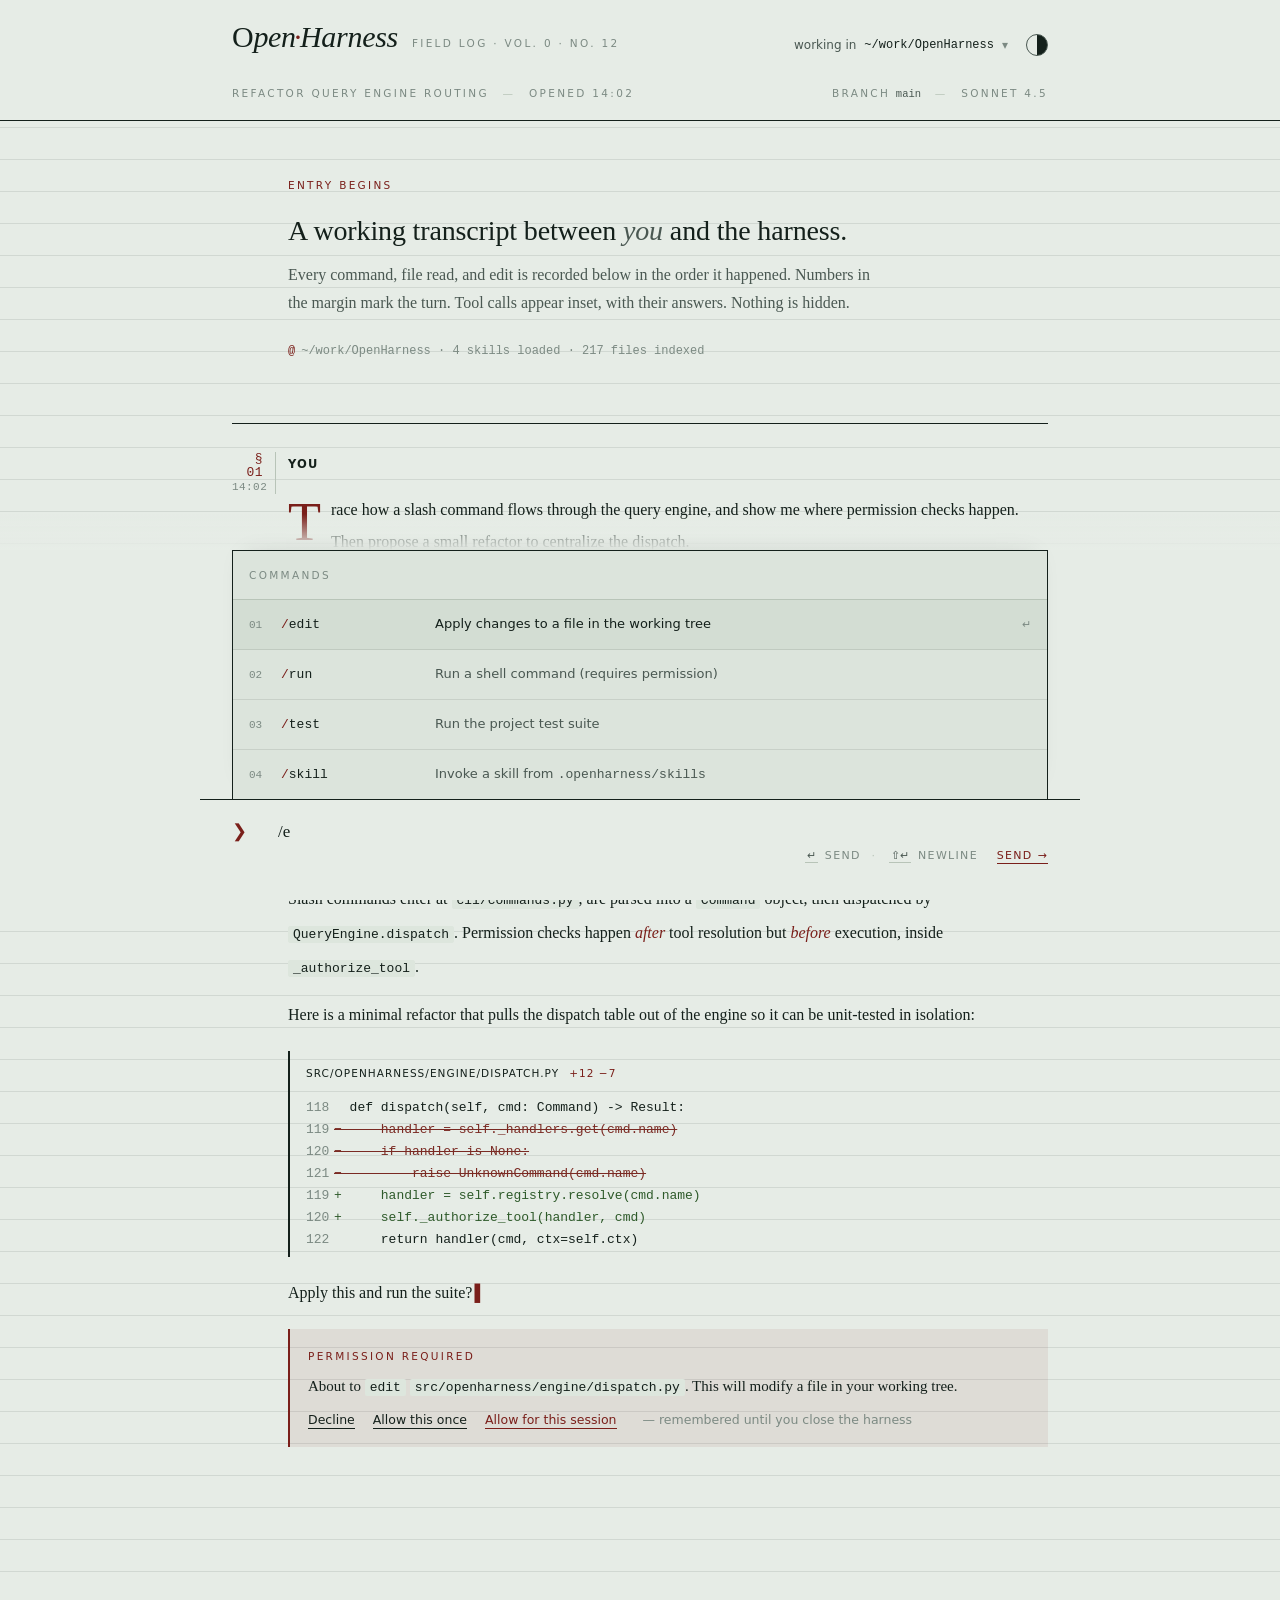
==== commit 76d3f561: "web-demo: swap cream → celadon palette and add CJK font fallbacks" ====
--- a/frontend/web-demo/index.html
+++ b/frontend/web-demo/index.html
@@ -9,9 +9,13 @@
      OpenHarness — "field log" surface.
 
      Identity choices (deliberately not the AI-tool default):
-       • Warm paper, not neutral grey.
+       • Celadon paper (青瓷), not cream and not neutral grey.
+         Cream / beige is the current AI-tool cliché — we avoid it.
        • Deep ink for body, a single oxblood accent — used sparingly.
+         (青瓷 + 朱砂 is a classic Chinese ceramic pairing.)
        • Serif for prose voice, sans for UI chrome, mono for structure.
+       • Every font stack has CJK fallbacks so 中文 / 日本語 / 한글 render
+         in matching weight without dropping to a generic sans.
        • No sidebar. Conversation is a single column of numbered entries.
        • Tool calls render as marginalia, not cards.
        • Diff uses an ink rail + sigil, not red/green flood.
@@ -20,41 +24,55 @@
 
   :root,
   [data-theme="paper"] {
-    --paper:        #f4ecdc;          /* warm cream */
-    --paper-edge:   #ebe0c8;          /* slightly darker edge tone */
-    --paper-sunk:   #e7dcc2;          /* sunken / hover */
-    --rule:         #d8c9a6;          /* hairline on paper */
-    --rule-soft:    rgba(40, 26, 18, 0.10);
-    --ink:          #1f1a14;          /* body */
-    --ink-soft:     #5b4f3f;          /* secondary text */
-    --ink-faint:    #8a7c66;          /* tertiary, marginalia */
+    --paper:        #e6ece6;          /* pale celadon — cool, not beige */
+    --paper-edge:   #dce4dc;          /* slightly darker edge tone */
+    --paper-sunk:   #d3ddd3;          /* sunken / hover */
+    --rule:         #b8c4b8;          /* hairline on paper */
+    --rule-soft:    rgba(20, 36, 28, 0.10);
+    --ink:          #14201b;          /* body — ink-black with a green undertone */
+    --ink-soft:     #4a5852;          /* secondary text */
+    --ink-faint:    #7c8a83;          /* tertiary, marginalia */
     --accent:       #7a1f1a;          /* deep oxblood — the one bright thing */
     --accent-soft:  #b15a52;
     --accent-wash:  rgba(122, 31, 26, 0.08);
     --gold:         #a87422;          /* warning / annotation, used once or twice */
     --add:          #2e5a2a;          /* diff additions, ink-tinted green */
     --del:          #7a2a23;          /* diff removals, same family as accent */
-    --code-paper:   #efe5cd;
+    --code-paper:   #dde6dd;
+    /* Font stacks — Latin first, then CJK fallbacks so 中文 / 日本語 / 한글
+       render in the matching weight instead of dropping to a generic sans. */
+    --font-serif: "Iowan Old Style", "Charter", "Source Serif Pro", "Source Serif 4",
+                  Georgia, "Times New Roman",
+                  "Songti SC", "STSong", "Source Han Serif SC", "Noto Serif CJK SC",
+                  "Noto Serif SC", serif;
+    --font-sans:  "Segoe UI", -apple-system, BlinkMacSystemFont, "Inter", system-ui,
+                  ui-sans-serif,
+                  "PingFang SC", "Hiragino Sans GB", "Microsoft YaHei",
+                  "Source Han Sans SC", "Noto Sans CJK SC", "Noto Sans SC",
+                  sans-serif;
+    --font-mono:  "JetBrains Mono", "iA Writer Mono", "Cascadia Code",
+                  ui-monospace, "SF Mono", Menlo, Consolas,
+                  "Sarasa Mono SC", "Noto Sans Mono CJK SC", monospace;
   }
 
   /* Dark counterpart: "midnight ink ledger". Same identity,
      not a generic dashboard dark mode. */
   [data-theme="ink"] {
-    --paper:        #14171d;
-    --paper-edge:   #1a1e26;
-    --paper-sunk:   #1f242d;
-    --rule:         #2b323e;
-    --rule-soft:    rgba(245, 235, 215, 0.08);
-    --ink:          #ede2c8;
-    --ink-soft:     #b6ad97;
-    --ink-faint:    #807966;
+    --paper:        #131814;          /* near-black with a faint green undertone */
+    --paper-edge:   #181e1a;
+    --paper-sunk:   #1e2520;
+    --rule:         #2a322c;
+    --rule-soft:    rgba(220, 232, 222, 0.08);
+    --ink:          #e3ebde;
+    --ink-soft:     #aab3a6;
+    --ink-faint:    #79827a;
     --accent:       #d97a6c;          /* warmed oxblood for legibility on dark */
     --accent-soft:  #b15a52;
     --accent-wash:  rgba(217, 122, 108, 0.10);
     --gold:         #d6a256;
     --add:          #7fb27a;
     --del:          #d97a6c;
-    --code-paper:   #1b1f27;
+    --code-paper:   #1a1f1c;
   }
 
   /* ---------- Base ---------- */
@@ -73,7 +91,7 @@
       ),
       var(--paper);
     color: var(--ink);
-    font-family: "Iowan Old Style", "Charter", "Source Serif Pro", "Source Serif 4", Georgia, "Times New Roman", serif;
+    font-family: var(--font-serif);
     font-size: 16px;
     line-height: 32px;          /* matches the ruled background */
     -webkit-font-smoothing: antialiased;
@@ -83,12 +101,12 @@
 
   /* Sans is reserved for chrome (header, composer hints, buttons). */
   .ui {
-    font-family: ui-sans-serif, -apple-system, BlinkMacSystemFont, "Inter", "Segoe UI", system-ui, sans-serif;
+    font-family: var(--font-sans);
     font-feature-settings: "ss01", "cv11";
   }
   /* Mono is reserved for structural data: paths, tool names, code. */
   code, pre, .mono, kbd {
-    font-family: "JetBrains Mono", "iA Writer Mono", ui-monospace, "SF Mono", Menlo, Consolas, monospace;
+    font-family: var(--font-mono);
     font-variant-ligatures: none;
   }
 
@@ -124,7 +142,7 @@
     display: flex; align-items: baseline; gap: 14px; min-width: 0;
   }
   .wordmark .name {
-    font-family: "Iowan Old Style", "Charter", Georgia, serif;
+    font-family: var(--font-serif);
     font-size: 30px; line-height: 1; letter-spacing: -0.01em;
     font-style: italic; font-weight: 500;
   }
@@ -135,7 +153,7 @@
     margin: 0 -1px 0 -2px;
   }
   .wordmark .vol {
-    font-family: ui-sans-serif, -apple-system, BlinkMacSystemFont, "Inter", system-ui, sans-serif;
+    font-family: var(--font-sans);
     font-size: 10.5px; letter-spacing: 0.22em; text-transform: uppercase;
     color: var(--ink-faint);
     padding-bottom: 4px;           /* baseline-align to italic descender */
@@ -143,7 +161,7 @@
   }
   .controls {
     display: flex; align-items: center; gap: 18px;
-    font-family: ui-sans-serif, -apple-system, BlinkMacSystemFont, "Inter", system-ui, sans-serif;
+    font-family: var(--font-sans);
     font-size: 12px; color: var(--ink-soft);
   }
   .controls .here {
@@ -152,7 +170,7 @@
     padding: 2px 0;
   }
   .controls .here .dir {
-    font-family: "JetBrains Mono", ui-monospace, Menlo, monospace;
+    font-family: var(--font-mono);
     color: var(--ink);
   }
   .controls .here .caret { color: var(--ink-faint); }
@@ -169,7 +187,7 @@
     max-width: 880px; margin: 0 auto;
     padding: 0 32px 10px;
     display: flex; justify-content: space-between;
-    font-family: ui-sans-serif, -apple-system, BlinkMacSystemFont, "Inter", system-ui, sans-serif;
+    font-family: var(--font-sans);
     font-size: 10.5px; letter-spacing: 0.22em; text-transform: uppercase;
     color: var(--ink-faint);
   }
@@ -191,7 +209,7 @@
     max-width: 640px;
   }
   .preamble .pre-mark {
-    font-family: ui-sans-serif, -apple-system, BlinkMacSystemFont, "Inter", system-ui, sans-serif;
+    font-family: var(--font-sans);
     font-size: 10.5px; letter-spacing: 0.22em; text-transform: uppercase;
     color: var(--accent);
     margin-bottom: 12px;
@@ -208,7 +226,7 @@
   }
   .preamble .where {
     margin-top: 18px;
-    font-family: "JetBrains Mono", ui-monospace, Menlo, monospace;
+    font-family: var(--font-mono);
     font-size: 12px;
     color: var(--ink-faint);
   }
@@ -223,7 +241,7 @@
   .entry .sigil {
     position: absolute; left: 0; top: 28px;
     width: 44px;
-    font-family: "JetBrains Mono", ui-monospace, Menlo, monospace;
+    font-family: var(--font-mono);
     font-size: 11px; letter-spacing: 0.04em;
     color: var(--ink-faint);
     text-align: right;
@@ -234,7 +252,7 @@
   .entry .sigil .num { color: var(--accent); display: block; font-size: 13px; }
 
   .byline {
-    font-family: ui-sans-serif, -apple-system, BlinkMacSystemFont, "Inter", system-ui, sans-serif;
+    font-family: var(--font-sans);
     font-size: 11.5px; letter-spacing: 0.06em; text-transform: uppercase;
     color: var(--ink-faint);
     margin: 0 0 14px;
@@ -255,7 +273,7 @@
 
   /* Drop-cap on the first user entry, like a printed page. */
   .entry.first .prose > p:first-child::first-letter {
-    font-family: "Iowan Old Style", "Charter", Georgia, serif;
+    font-family: var(--font-serif);
     font-weight: 500;
     float: left;
     font-size: 54px;
@@ -274,7 +292,7 @@
     margin: 18px 0 18px -16px;
     padding: 4px 0 4px 16px;
     border-left: 2px solid var(--ink);
-    font-family: "JetBrains Mono", ui-monospace, Menlo, monospace;
+    font-family: var(--font-mono);
     font-size: 12.5px; line-height: 22px;
     color: var(--ink-soft);
   }
@@ -294,7 +312,7 @@
   .ml .annot {
     display: inline-block;
     margin-left: 10px;
-    font-family: ui-sans-serif, -apple-system, BlinkMacSystemFont, "Inter", system-ui, sans-serif;
+    font-family: var(--font-sans);
     font-size: 10.5px; letter-spacing: 0.14em; text-transform: uppercase;
     color: var(--ink-faint);
   }
@@ -311,7 +329,7 @@
     padding: 6px 0 6px 16px;
   }
   .diff figcaption {
-    font-family: ui-sans-serif, -apple-system, BlinkMacSystemFont, "Inter", system-ui, sans-serif;
+    font-family: var(--font-sans);
     font-size: 10.5px; letter-spacing: 0.22em; text-transform: uppercase;
     color: var(--ink-faint);
     margin-bottom: 8px;
@@ -320,7 +338,7 @@
   .diff figcaption .delta { color: var(--accent); margin-left: 10px; letter-spacing: 0.10em; }
   .diff pre {
     margin: 0;
-    font-family: "JetBrains Mono", ui-monospace, Menlo, monospace;
+    font-family: var(--font-mono);
     font-size: 13px; line-height: 22px;
     color: var(--ink);
   }
@@ -342,14 +360,14 @@
   }
   .ask .label {
     display: block;
-    font-family: ui-sans-serif, -apple-system, BlinkMacSystemFont, "Inter", system-ui, sans-serif;
+    font-family: var(--font-sans);
     font-size: 10.5px; letter-spacing: 0.22em; text-transform: uppercase;
     color: var(--accent);
     margin-bottom: 4px;
   }
   .ask .choices {
     margin-top: 6px;
-    font-family: ui-sans-serif, -apple-system, BlinkMacSystemFont, "Inter", system-ui, sans-serif;
+    font-family: var(--font-sans);
     font-size: 12.5px;
     color: var(--ink-faint);
   }
@@ -370,7 +388,7 @@
   .composer-wrap {
     position: fixed; left: 0; right: 0; bottom: 0;
     background:
-      linear-gradient(to bottom, rgba(244,236,220,0) 0, var(--paper) 36px);
+      linear-gradient(to bottom, rgba(230,236,230,0) 0, var(--paper) 36px);
     padding: 36px 0 0;
     pointer-events: none;
   }
@@ -386,7 +404,7 @@
     background: var(--paper);
   }
   .composer .sigil {
-    font-family: "JetBrains Mono", ui-monospace, Menlo, monospace;
+    font-family: var(--font-mono);
     color: var(--accent);
     font-size: 18px;
     line-height: 28px;
@@ -396,7 +414,7 @@
     width: 100%;
     border: 0; outline: 0; resize: none;
     background: transparent; color: var(--ink);
-    font-family: "Iowan Old Style", "Charter", Georgia, serif;
+    font-family: var(--font-serif);
     font-size: 17px; line-height: 28px;
     padding: 4px 0 4px;
     min-height: 36px; max-height: 180px;
@@ -404,7 +422,7 @@
   .composer textarea::placeholder { color: var(--ink-faint); font-style: italic; }
   .composer .meta {
     align-self: end;
-    font-family: ui-sans-serif, -apple-system, BlinkMacSystemFont, "Inter", system-ui, sans-serif;
+    font-family: var(--font-sans);
     font-size: 11px; letter-spacing: 0.12em; text-transform: uppercase;
     color: var(--ink-faint);
     padding-bottom: 6px;
@@ -441,7 +459,7 @@
   .palette h3 {
     margin: 0;
     padding: 8px 16px;
-    font-family: ui-sans-serif, -apple-system, BlinkMacSystemFont, "Inter", system-ui, sans-serif;
+    font-family: var(--font-sans);
     font-size: 10.5px; letter-spacing: 0.22em; text-transform: uppercase;
     color: var(--ink-faint);
     font-weight: 500;
@@ -455,7 +473,7 @@
     align-items: baseline;
     padding: 8px 16px;
     border-bottom: 1px solid var(--rule-soft);
-    font-family: ui-sans-serif, -apple-system, BlinkMacSystemFont, "Inter", system-ui, sans-serif;
+    font-family: var(--font-sans);
     font-size: 13px;
     color: var(--ink-soft);
     cursor: pointer;
@@ -463,17 +481,17 @@
   .palette li:last-child { border-bottom: 0; }
   .palette li.active { background: var(--paper-sunk); color: var(--ink); }
   .palette li .ix {
-    font-family: "JetBrains Mono", ui-monospace, Menlo, monospace;
+    font-family: var(--font-mono);
     color: var(--ink-faint);
     font-size: 11px;
   }
   .palette li .cmd {
-    font-family: "JetBrains Mono", ui-monospace, Menlo, monospace;
+    font-family: var(--font-mono);
     color: var(--ink); font-size: 13px;
   }
   .palette li .cmd .slash { color: var(--accent); }
   .palette li .ret {
-    font-family: "JetBrains Mono", ui-monospace, Menlo, monospace;
+    font-family: var(--font-mono);
     color: var(--ink-faint); font-size: 11px;
   }
 
@@ -488,7 +506,7 @@
   /* Quiet annotation in the entry header (model, latency). */
   .byline .quiet {
     color: var(--ink-faint);
-    font-family: "JetBrains Mono", ui-monospace, Menlo, monospace;
+    font-family: var(--font-mono);
     text-transform: none; letter-spacing: 0;
     font-size: 11px;
   }
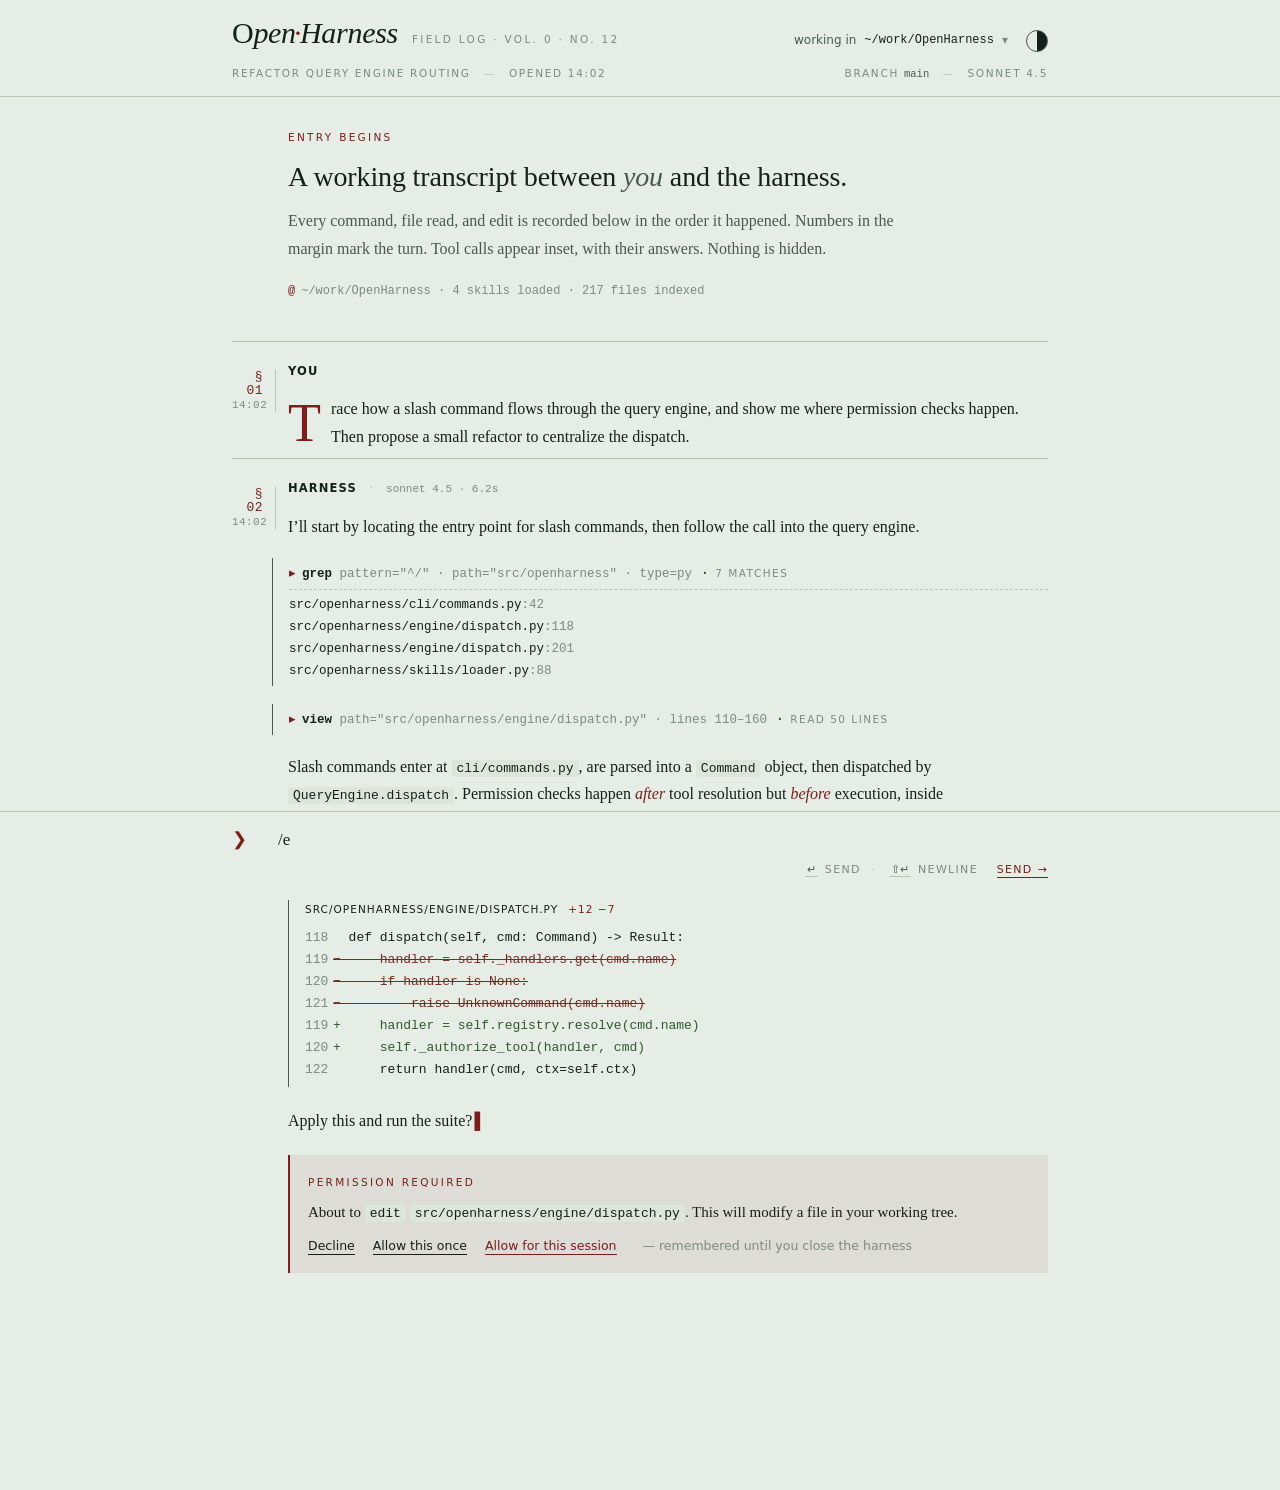
==== commit f70ba983: "web-demo: simplify layout and remove striped background" ====
--- a/frontend/web-demo/index.html
+++ b/frontend/web-demo/index.html
@@ -80,20 +80,11 @@
   html, body { height: 100%; }
   body {
     margin: 0;
-    background:
-      /* very faint horizontal rules, like a ledger page */
-      repeating-linear-gradient(
-        to bottom,
-        transparent 0,
-        transparent 31px,
-        var(--rule-soft) 31px,
-        var(--rule-soft) 32px
-      ),
-      var(--paper);
+    background: var(--paper);
     color: var(--ink);
     font-family: var(--font-serif);
     font-size: 16px;
-    line-height: 32px;          /* matches the ruled background */
+    line-height: 1.7;
     -webkit-font-smoothing: antialiased;
     text-rendering: optimizeLegibility;
     font-feature-settings: "kern", "liga", "onum";
@@ -128,11 +119,11 @@
   .masthead {
     position: sticky; top: 0; z-index: 20;
     background: var(--paper);
-    border-bottom: 1px solid var(--ink);
+    border-bottom: 1px solid var(--rule);
   }
   .masthead .row {
     max-width: 880px; margin: 0 auto;
-    padding: 22px 32px 14px;
+    padding: 18px 32px 12px;
     display: grid;
     grid-template-columns: 1fr auto;
     align-items: end;
@@ -185,10 +176,10 @@
   /* Sub-rule under the masthead — a thinner second line, like a printed banner. */
   .masthead .underline {
     max-width: 880px; margin: 0 auto;
-    padding: 0 32px 10px;
+    padding: 0 32px 12px;
     display: flex; justify-content: space-between;
     font-family: var(--font-sans);
-    font-size: 10.5px; letter-spacing: 0.22em; text-transform: uppercase;
+    font-size: 10.5px; letter-spacing: 0.16em; text-transform: uppercase;
     color: var(--ink-faint);
   }
   .masthead .underline .sep { color: var(--rule); margin: 0 8px; }
@@ -199,14 +190,14 @@
      =========================================================== */
   .log {
     max-width: 880px; margin: 0 auto;
-    padding: 40px 32px 160px;
+    padding: 28px 32px 120px;
   }
 
   /* Opening note: short editorial header, NOT an "empty state with chips". */
   .preamble {
-    margin: 8px 0 56px;
+    margin: 4px 0 40px;
     padding-left: 56px;          /* aligned with entry text column */
-    max-width: 640px;
+    max-width: 700px;
   }
   .preamble .pre-mark {
     font-family: var(--font-sans);
@@ -234,10 +225,10 @@
 
   .entry {
     position: relative;
-    padding: 24px 0 8px 56px;     /* left gutter for the § sigil */
+    padding: 20px 0 8px 56px;     /* left gutter for the § sigil */
     border-top: 1px solid var(--rule);
   }
-  .entry:first-of-type { border-top: 1px solid var(--ink); }   /* heavier first rule */
+  .entry:first-of-type { border-top: 1px solid var(--rule); }
   .entry .sigil {
     position: absolute; left: 0; top: 28px;
     width: 44px;
@@ -291,7 +282,7 @@
   .ml {
     margin: 18px 0 18px -16px;
     padding: 4px 0 4px 16px;
-    border-left: 2px solid var(--ink);
+    border-left: 1px solid var(--ink-soft);
     font-family: var(--font-mono);
     font-size: 12.5px; line-height: 22px;
     color: var(--ink-soft);
@@ -325,7 +316,7 @@
      =========================================================== */
   .diff {
     margin: 20px 0;
-    border-left: 2px solid var(--ink);
+    border-left: 1px solid var(--ink-soft);
     padding: 6px 0 6px 16px;
   }
   .diff figcaption {
@@ -386,22 +377,22 @@
      just a typographic prompt with a ❯ sigil.
      =========================================================== */
   .composer-wrap {
-    position: fixed; left: 0; right: 0; bottom: 0;
-    background:
-      linear-gradient(to bottom, rgba(230,236,230,0) 0, var(--paper) 36px);
-    padding: 36px 0 0;
-    pointer-events: none;
+    position: sticky; left: 0; right: 0; bottom: 0;
+    background: var(--paper);
+    padding: 0;
+    border-top: 1px solid var(--rule);
+    pointer-events: auto;
   }
   .composer {
     max-width: 880px; margin: 0 auto;
-    padding: 14px 32px 22px;
+    padding: 10px 32px 14px;
     pointer-events: auto;
     display: grid;
     grid-template-columns: 32px 1fr auto;
     column-gap: 14px;
     align-items: start;
-    border-top: 1px solid var(--ink);
-    background: var(--paper);
+    border-top: 0;
+    background: transparent;
   }
   .composer .sigil {
     font-family: var(--font-mono);
@@ -449,6 +440,7 @@
     max-width: 880px; margin: 0 auto;
     padding: 0 32px;
     pointer-events: auto;
+    display: none;
   }
   .palette-inner {
     background: var(--paper-edge);
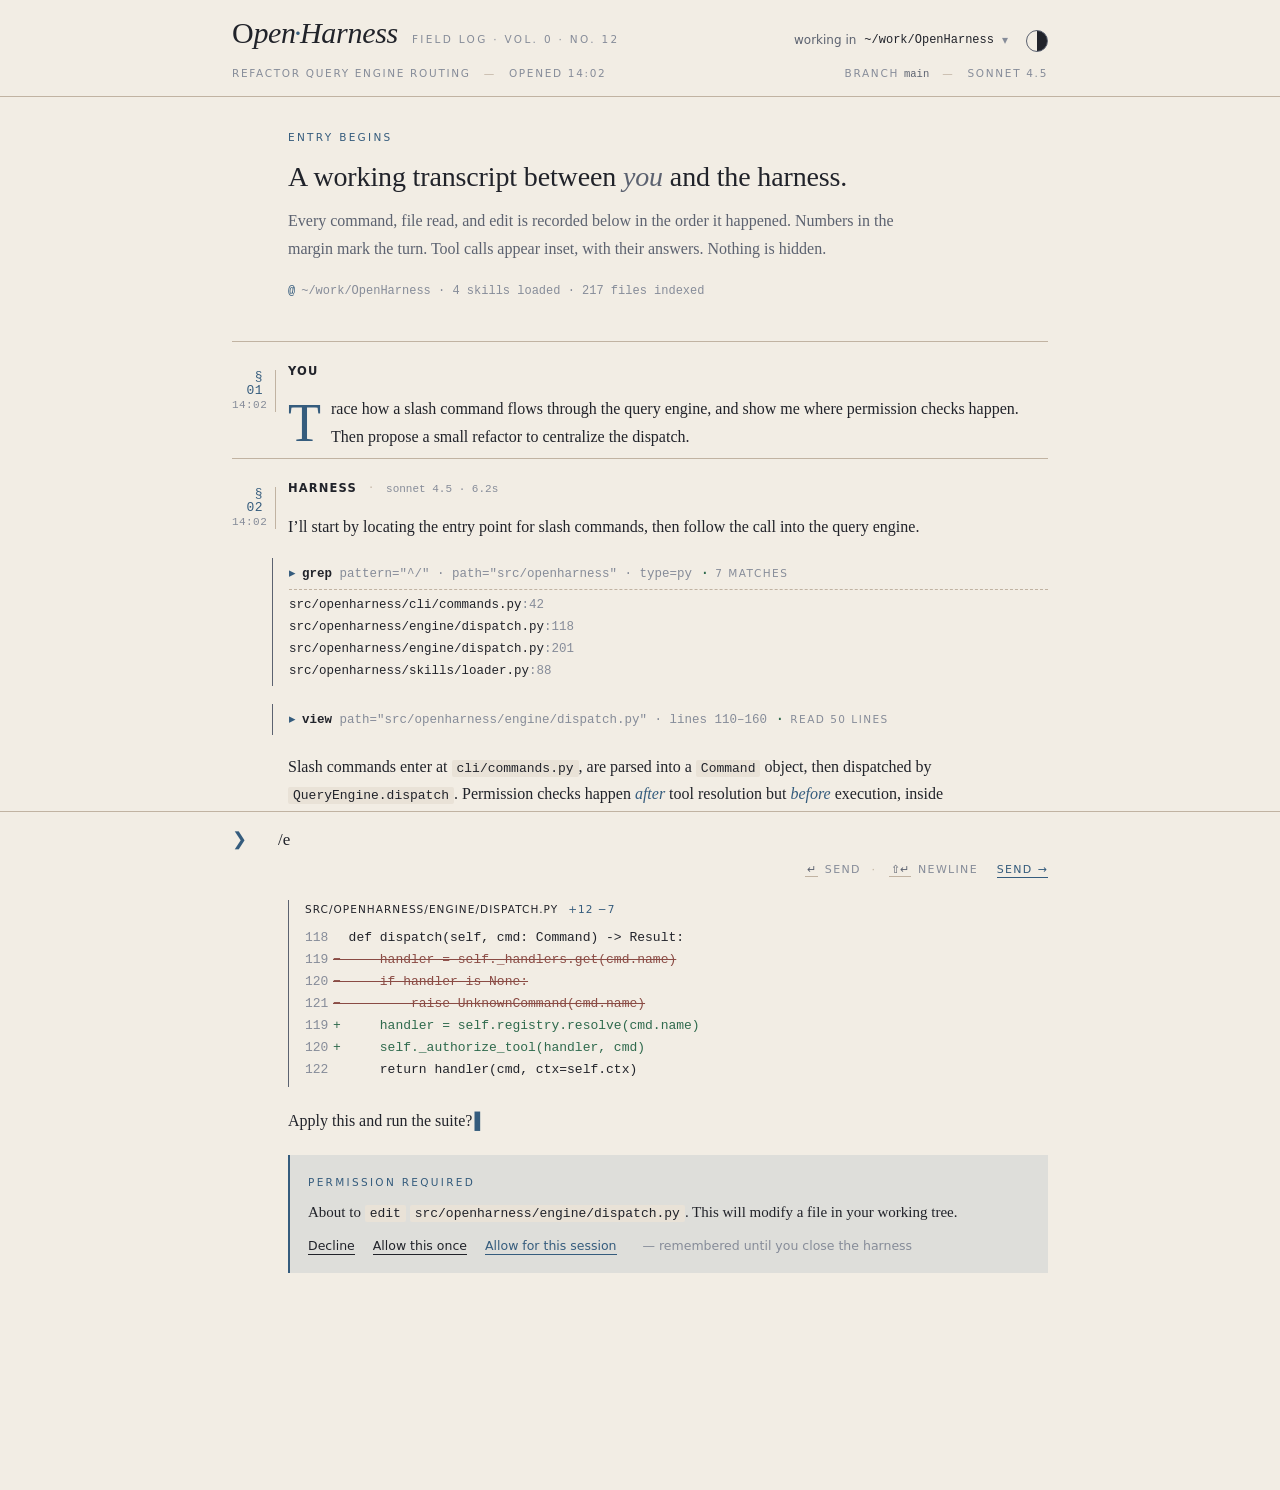
==== commit 28984f82: "Refresh web demo palette" ====
--- a/frontend/web-demo/index.html
+++ b/frontend/web-demo/index.html
@@ -9,10 +9,8 @@
      OpenHarness — "field log" surface.
 
      Identity choices (deliberately not the AI-tool default):
-       • Celadon paper (青瓷), not cream and not neutral grey.
-         Cream / beige is the current AI-tool cliché — we avoid it.
-       • Deep ink for body, a single oxblood accent — used sparingly.
-         (青瓷 + 朱砂 is a classic Chinese ceramic pairing.)
+       • Warm stone paper, not harsh white and not generic grey.
+       • Slate-charcoal body text with a muted mineral blue accent.
        • Serif for prose voice, sans for UI chrome, mono for structure.
        • Every font stack has CJK fallbacks so 中文 / 日本語 / 한글 render
          in matching weight without dropping to a generic sans.
@@ -24,21 +22,21 @@
 
   :root,
   [data-theme="paper"] {
-    --paper:        #e6ece6;          /* pale celadon — cool, not beige */
-    --paper-edge:   #dce4dc;          /* slightly darker edge tone */
-    --paper-sunk:   #d3ddd3;          /* sunken / hover */
-    --rule:         #b8c4b8;          /* hairline on paper */
-    --rule-soft:    rgba(20, 36, 28, 0.10);
-    --ink:          #14201b;          /* body — ink-black with a green undertone */
-    --ink-soft:     #4a5852;          /* secondary text */
-    --ink-faint:    #7c8a83;          /* tertiary, marginalia */
-    --accent:       #7a1f1a;          /* deep oxblood — the one bright thing */
-    --accent-soft:  #b15a52;
-    --accent-wash:  rgba(122, 31, 26, 0.08);
-    --gold:         #a87422;          /* warning / annotation, used once or twice */
-    --add:          #2e5a2a;          /* diff additions, ink-tinted green */
-    --del:          #7a2a23;          /* diff removals, same family as accent */
-    --code-paper:   #dde6dd;
+    --paper:        #f2ede4;          /* warm stone paper */
+    --paper-edge:   #e8dfd1;          /* slightly darker edge tone */
+    --paper-sunk:   #ddd2c2;          /* sunken / hover */
+    --rule:         #c1b3a2;          /* hairline on paper */
+    --rule-soft:    rgba(33, 35, 42, 0.10);
+    --ink:          #21232a;          /* body — charcoal with a slate cast */
+    --ink-soft:     #5c6270;          /* secondary text */
+    --ink-faint:    #868c99;          /* tertiary, marginalia */
+    --accent:       #355c7d;          /* muted mineral blue */
+    --accent-soft:  #6282a0;
+    --accent-wash:  rgba(53, 92, 125, 0.10);
+    --gold:         #a27a3d;          /* warning / annotation, used once or twice */
+    --add:          #2f6a4d;          /* diff additions */
+    --del:          #8a4b44;          /* diff removals */
+    --code-paper:   #e9e2d7;
     /* Font stacks — Latin first, then CJK fallbacks so 中文 / 日本語 / 한글
        render in the matching weight instead of dropping to a generic sans. */
     --font-serif: "Iowan Old Style", "Charter", "Source Serif Pro", "Source Serif 4",
@@ -58,21 +56,21 @@
   /* Dark counterpart: "midnight ink ledger". Same identity,
      not a generic dashboard dark mode. */
   [data-theme="ink"] {
-    --paper:        #131814;          /* near-black with a faint green undertone */
-    --paper-edge:   #181e1a;
-    --paper-sunk:   #1e2520;
-    --rule:         #2a322c;
-    --rule-soft:    rgba(220, 232, 222, 0.08);
-    --ink:          #e3ebde;
-    --ink-soft:     #aab3a6;
-    --ink-faint:    #79827a;
-    --accent:       #d97a6c;          /* warmed oxblood for legibility on dark */
-    --accent-soft:  #b15a52;
-    --accent-wash:  rgba(217, 122, 108, 0.10);
-    --gold:         #d6a256;
-    --add:          #7fb27a;
-    --del:          #d97a6c;
-    --code-paper:   #1a1f1c;
+    --paper:        #16181d;          /* deep slate, not pure black */
+    --paper-edge:   #1d2026;
+    --paper-sunk:   #252a31;
+    --rule:         #343a44;
+    --rule-soft:    rgba(232, 236, 244, 0.08);
+    --ink:          #e7ebf2;
+    --ink-soft:     #b1b8c5;
+    --ink-faint:    #868d9a;
+    --accent:       #8db5d8;          /* softened blue for dark mode contrast */
+    --accent-soft:  #6d93b3;
+    --accent-wash:  rgba(141, 181, 216, 0.12);
+    --gold:         #d0aa6f;
+    --add:          #7cb98d;
+    --del:          #d0938b;
+    --code-paper:   #1c2026;
   }
 
   /* ---------- Base ---------- */
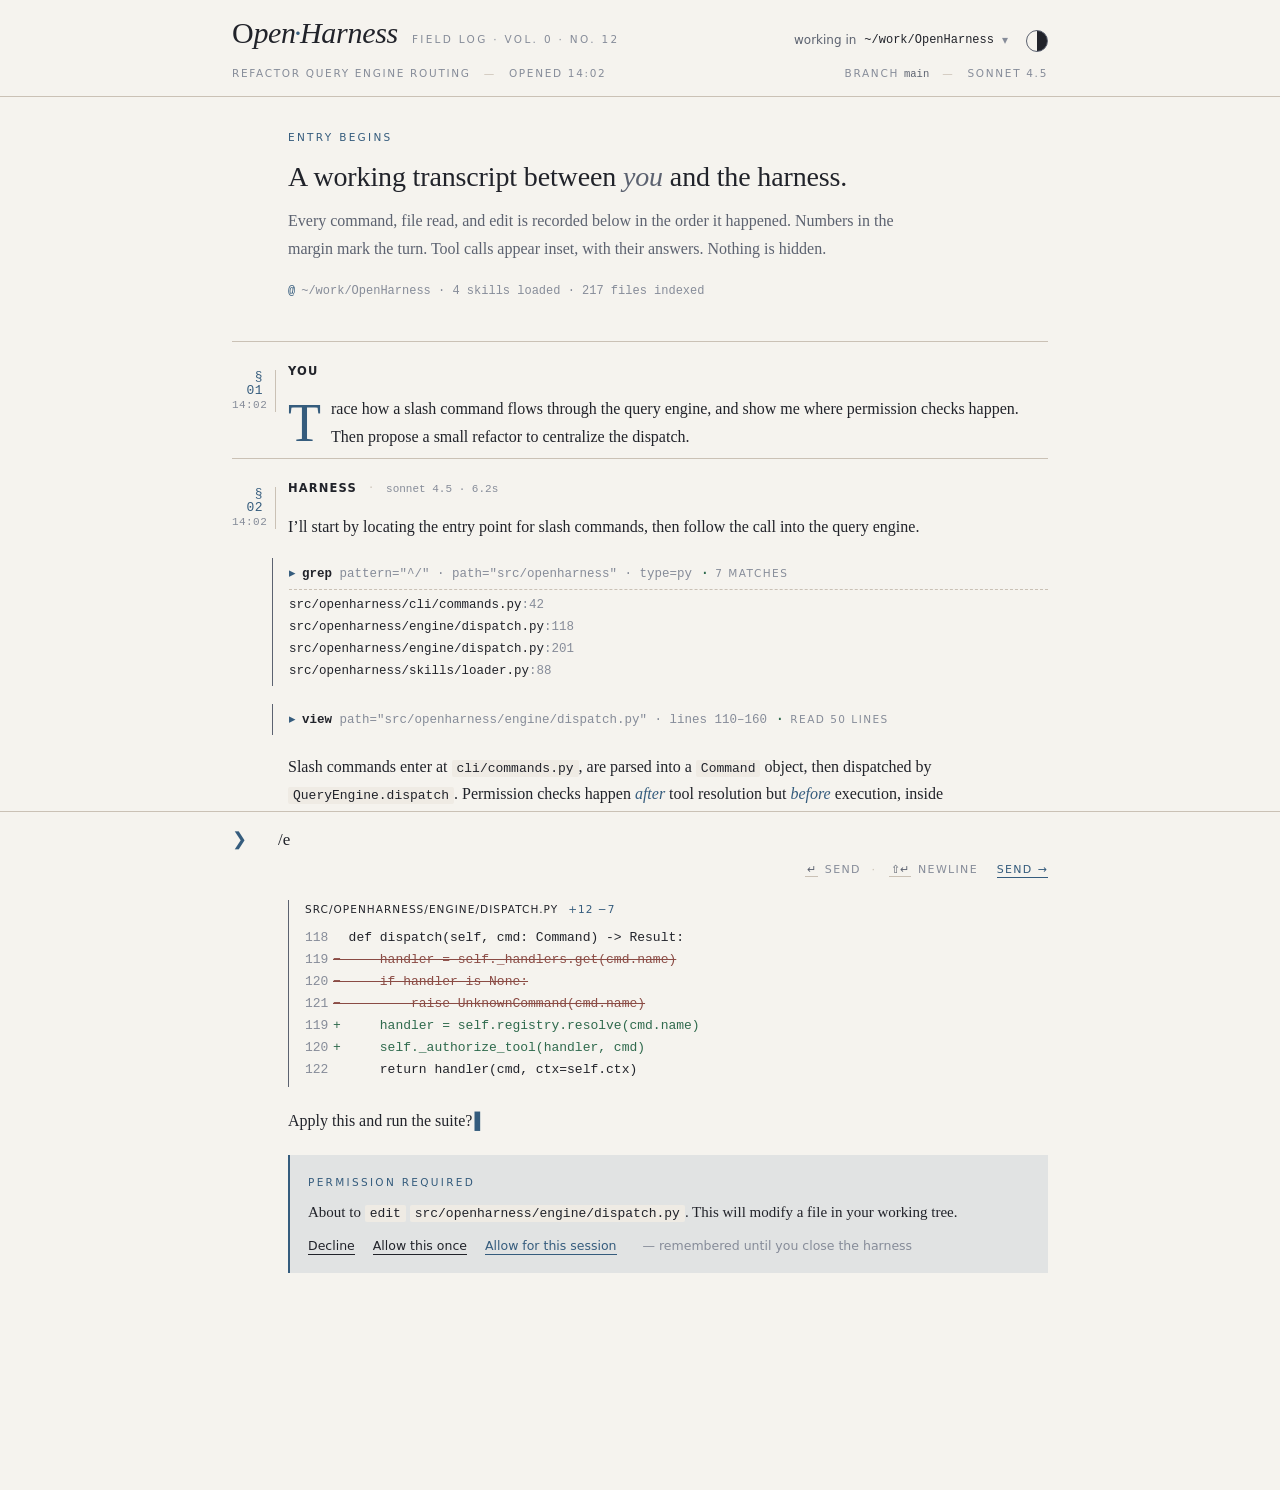
==== commit 9c916405: "Tweak web demo background" ====
--- a/frontend/web-demo/index.html
+++ b/frontend/web-demo/index.html
@@ -9,7 +9,7 @@
      OpenHarness — "field log" surface.
 
      Identity choices (deliberately not the AI-tool default):
-       • Warm stone paper, not harsh white and not generic grey.
+       • Soft neutral paper, lighter and less tinted than before.
        • Slate-charcoal body text with a muted mineral blue accent.
        • Serif for prose voice, sans for UI chrome, mono for structure.
        • Every font stack has CJK fallbacks so 中文 / 日本語 / 한글 render
@@ -22,10 +22,10 @@
 
   :root,
   [data-theme="paper"] {
-    --paper:        #f2ede4;          /* warm stone paper */
-    --paper-edge:   #e8dfd1;          /* slightly darker edge tone */
-    --paper-sunk:   #ddd2c2;          /* sunken / hover */
-    --rule:         #c1b3a2;          /* hairline on paper */
+    --paper:        #f5f3ee;          /* soft neutral paper */
+    --paper-edge:   #ece8e1;          /* slightly darker edge tone */
+    --paper-sunk:   #e2ddd5;          /* sunken / hover */
+    --rule:         #cac1b5;          /* hairline on paper */
     --rule-soft:    rgba(33, 35, 42, 0.10);
     --ink:          #21232a;          /* body — charcoal with a slate cast */
     --ink-soft:     #5c6270;          /* secondary text */
@@ -36,7 +36,7 @@
     --gold:         #a27a3d;          /* warning / annotation, used once or twice */
     --add:          #2f6a4d;          /* diff additions */
     --del:          #8a4b44;          /* diff removals */
-    --code-paper:   #e9e2d7;
+    --code-paper:   #efebe4;
     /* Font stacks — Latin first, then CJK fallbacks so 中文 / 日本語 / 한글
        render in the matching weight instead of dropping to a generic sans. */
     --font-serif: "Iowan Old Style", "Charter", "Source Serif Pro", "Source Serif 4",
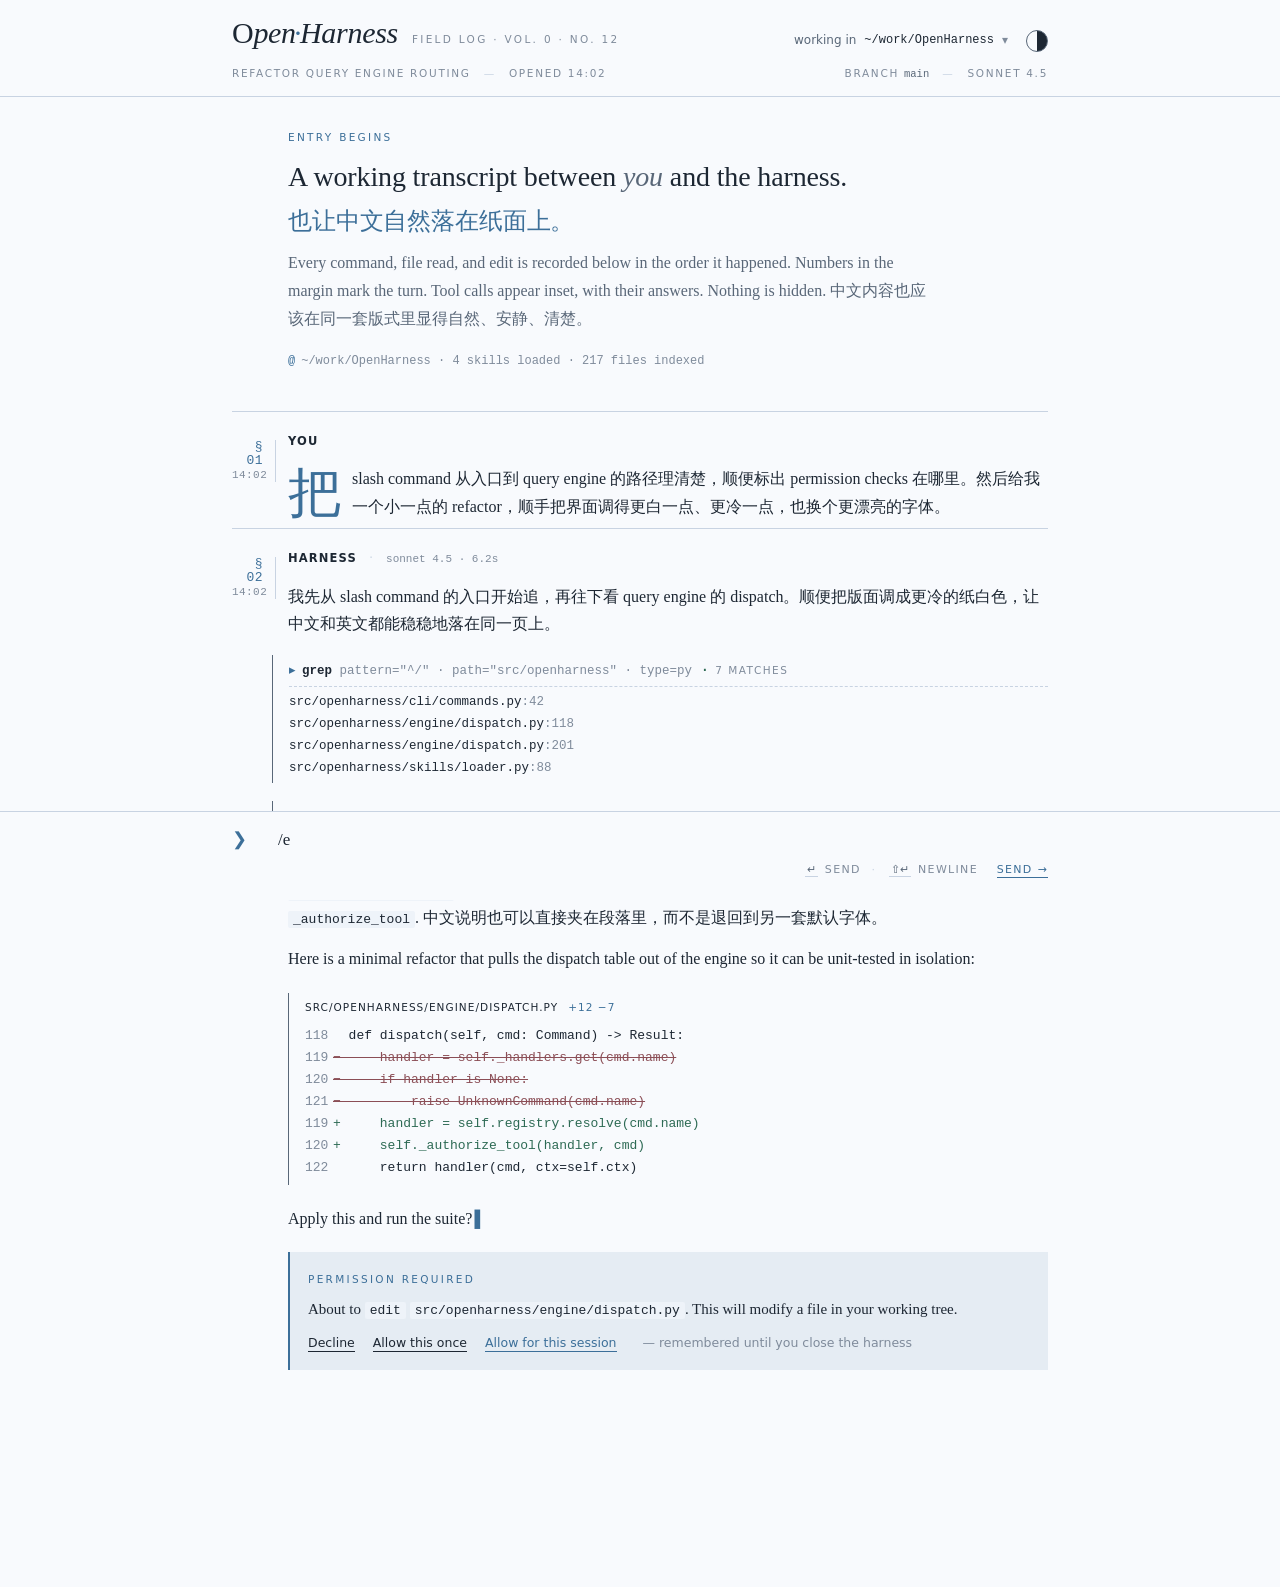
==== commit cc29eb9b: "feat: refresh web demo styling" ====
--- a/frontend/web-demo/index.html
+++ b/frontend/web-demo/index.html
@@ -22,34 +22,34 @@
 
   :root,
   [data-theme="paper"] {
-    --paper:        #f5f3ee;          /* soft neutral paper */
-    --paper-edge:   #ece8e1;          /* slightly darker edge tone */
-    --paper-sunk:   #e2ddd5;          /* sunken / hover */
-    --rule:         #cac1b5;          /* hairline on paper */
-    --rule-soft:    rgba(33, 35, 42, 0.10);
-    --ink:          #21232a;          /* body — charcoal with a slate cast */
-    --ink-soft:     #5c6270;          /* secondary text */
-    --ink-faint:    #868c99;          /* tertiary, marginalia */
-    --accent:       #355c7d;          /* muted mineral blue */
-    --accent-soft:  #6282a0;
-    --accent-wash:  rgba(53, 92, 125, 0.10);
-    --gold:         #a27a3d;          /* warning / annotation, used once or twice */
-    --add:          #2f6a4d;          /* diff additions */
-    --del:          #8a4b44;          /* diff removals */
-    --code-paper:   #efebe4;
+    --paper:        #f8fafd;          /* colder, brighter paper */
+    --paper-edge:   #eef2f7;          /* slightly darker edge tone */
+    --paper-sunk:   #e5ebf3;          /* sunken / hover */
+    --rule:         #c8d3e2;          /* hairline on paper */
+    --rule-soft:    rgba(35, 47, 64, 0.10);
+    --ink:          #1d2733;          /* body — deep slate-blue ink */
+    --ink-soft:     #596778;          /* secondary text */
+    --ink-faint:    #7f8b9b;          /* tertiary, marginalia */
+    --accent:       #3c6f99;          /* colder mineral blue */
+    --accent-soft:  #6f93b5;
+    --accent-wash:  rgba(60, 111, 153, 0.10);
+    --gold:         #9b7f50;          /* warning / annotation, used once or twice */
+    --add:          #2d6a54;          /* diff additions */
+    --del:          #8b4e56;          /* diff removals */
+    --code-paper:   #eef3f9;
     /* Font stacks — Latin first, then CJK fallbacks so 中文 / 日本語 / 한글
        render in the matching weight instead of dropping to a generic sans. */
-    --font-serif: "Iowan Old Style", "Charter", "Source Serif Pro", "Source Serif 4",
-                  Georgia, "Times New Roman",
+    --font-serif: "Baskerville", "Iowan Old Style", "Palatino Linotype", "Book Antiqua",
+                  "Charter", "Source Serif 4", "Source Serif Pro", Georgia, "Times New Roman",
                   "Songti SC", "STSong", "Source Han Serif SC", "Noto Serif CJK SC",
                   "Noto Serif SC", serif;
-    --font-sans:  "Segoe UI", -apple-system, BlinkMacSystemFont, "Inter", system-ui,
-                  ui-sans-serif,
+    --font-sans:  "Avenir Next", "Segoe UI", -apple-system, BlinkMacSystemFont, "Inter",
+                  system-ui, ui-sans-serif,
                   "PingFang SC", "Hiragino Sans GB", "Microsoft YaHei",
                   "Source Han Sans SC", "Noto Sans CJK SC", "Noto Sans SC",
                   sans-serif;
-    --font-mono:  "JetBrains Mono", "iA Writer Mono", "Cascadia Code",
-                  ui-monospace, "SF Mono", Menlo, Consolas,
+    --font-mono:  "JetBrains Mono", "iA Writer Mono", "Cascadia Mono",
+                  "Cascadia Code", ui-monospace, "SF Mono", Menlo, Consolas,
                   "Sarasa Mono SC", "Noto Sans Mono CJK SC", monospace;
   }
 
@@ -207,6 +207,14 @@
     font-size: 28px; line-height: 36px;
     margin: 0 0 12px;
     font-weight: 500; letter-spacing: -0.005em;
+  }
+  .preamble h1 .cn {
+    display: block;
+    margin-top: 10px;
+    color: var(--accent);
+    font-size: 24px;
+    line-height: 32px;
+    font-style: normal;
   }
   .preamble h1 em { color: var(--ink-soft); font-style: italic; }
   .preamble p {
@@ -556,8 +564,8 @@
     <!-- Preamble: editorial opener, not an empty-state with chips -->
     <section class="preamble">
       <div class="pre-mark">Entry begins</div>
-      <h1>A working transcript between <em>you</em> and the harness.</h1>
-      <p>Every command, file read, and edit is recorded below in the order it happened. Numbers in the margin mark the turn. Tool calls appear inset, with their answers. Nothing is hidden.</p>
+    <h1>A working transcript between <em>you</em> and the harness.<span class="cn" lang="zh-CN">也让中文自然落在纸面上。</span></h1>
+    <p>Every command, file read, and edit is recorded below in the order it happened. Numbers in the margin mark the turn. Tool calls appear inset, with their answers. Nothing is hidden. 中文内容也应该在同一套版式里显得自然、安静、清楚。</p>
       <div class="where"><span class="at">@</span>~/work/OpenHarness · 4 skills loaded · 217 files indexed</div>
     </section>
 
@@ -566,7 +574,7 @@
       <div class="sigil"><span class="num">§ 01</span>14:02</div>
       <p class="byline"><span class="who">You</span></p>
       <div class="prose">
-        <p>Trace how a slash command flows through the query engine, and show me where permission checks happen. Then propose a small refactor to centralize the dispatch.</p>
+        <p lang="zh-CN">把 slash command 从入口到 query engine 的路径理清楚，顺便标出 permission checks 在哪里。然后给我一个小一点的 refactor，顺手把界面调得更白一点、更冷一点，也换个更漂亮的字体。</p>
       </div>
     </article>
 
@@ -579,7 +587,7 @@
         <span class="quiet">sonnet 4.5 · 6.2s</span>
       </p>
       <div class="prose">
-        <p>I’ll start by locating the entry point for slash commands, then follow the call into the query engine.</p>
+        <p lang="zh-CN">我先从 slash command 的入口开始追，再往下看 query engine 的 dispatch。顺便把版面调成更冷的纸白色，让中文和英文都能稳稳地落在同一页上。</p>
 
         <!-- Tool call: marginalia, not a card -->
         <div class="ml">
@@ -594,7 +602,7 @@
           <div><span class="arrow">▸</span><span class="tool">view</span> <span class="args">path="src/openharness/engine/dispatch.py" · lines 110–160</span><span class="annot ok">read 50 lines</span></div>
         </div>
 
-        <p>Slash commands enter at <code>cli/commands.py</code>, are parsed into a <code>Command</code> object, then dispatched by <code>QueryEngine.dispatch</code>. Permission checks happen <em>after</em> tool resolution but <em>before</em> execution, inside <code>_authorize_tool</code>.</p>
+        <p>Slash commands enter at <code>cli/commands.py</code>, are parsed into a <code>Command</code> object, then dispatched by <code>QueryEngine.dispatch</code>. Permission checks happen <em>after</em> tool resolution but <em>before</em> execution, inside <code>_authorize_tool</code>. 中文说明也可以直接夹在段落里，而不是退回到另一套默认字体。</p>
 
         <p>Here is a minimal refactor that pulls the dispatch table out of the engine so it can be unit-tested in isolation:</p>
 
@@ -668,7 +676,7 @@
 
     <div class="composer">
       <div class="sigil">❯</div>
-      <textarea placeholder="Write a reply, or type / for commands.">/e</textarea>
+      <textarea placeholder="Write a reply，或直接输入中文；type / for commands.">/e</textarea>
       <div class="meta ui">
         <kbd>↵</kbd> send <span style="color:var(--rule); margin: 0 6px;">·</span> <kbd>⇧↵</kbd> newline
         <span class="send">send →</span>
